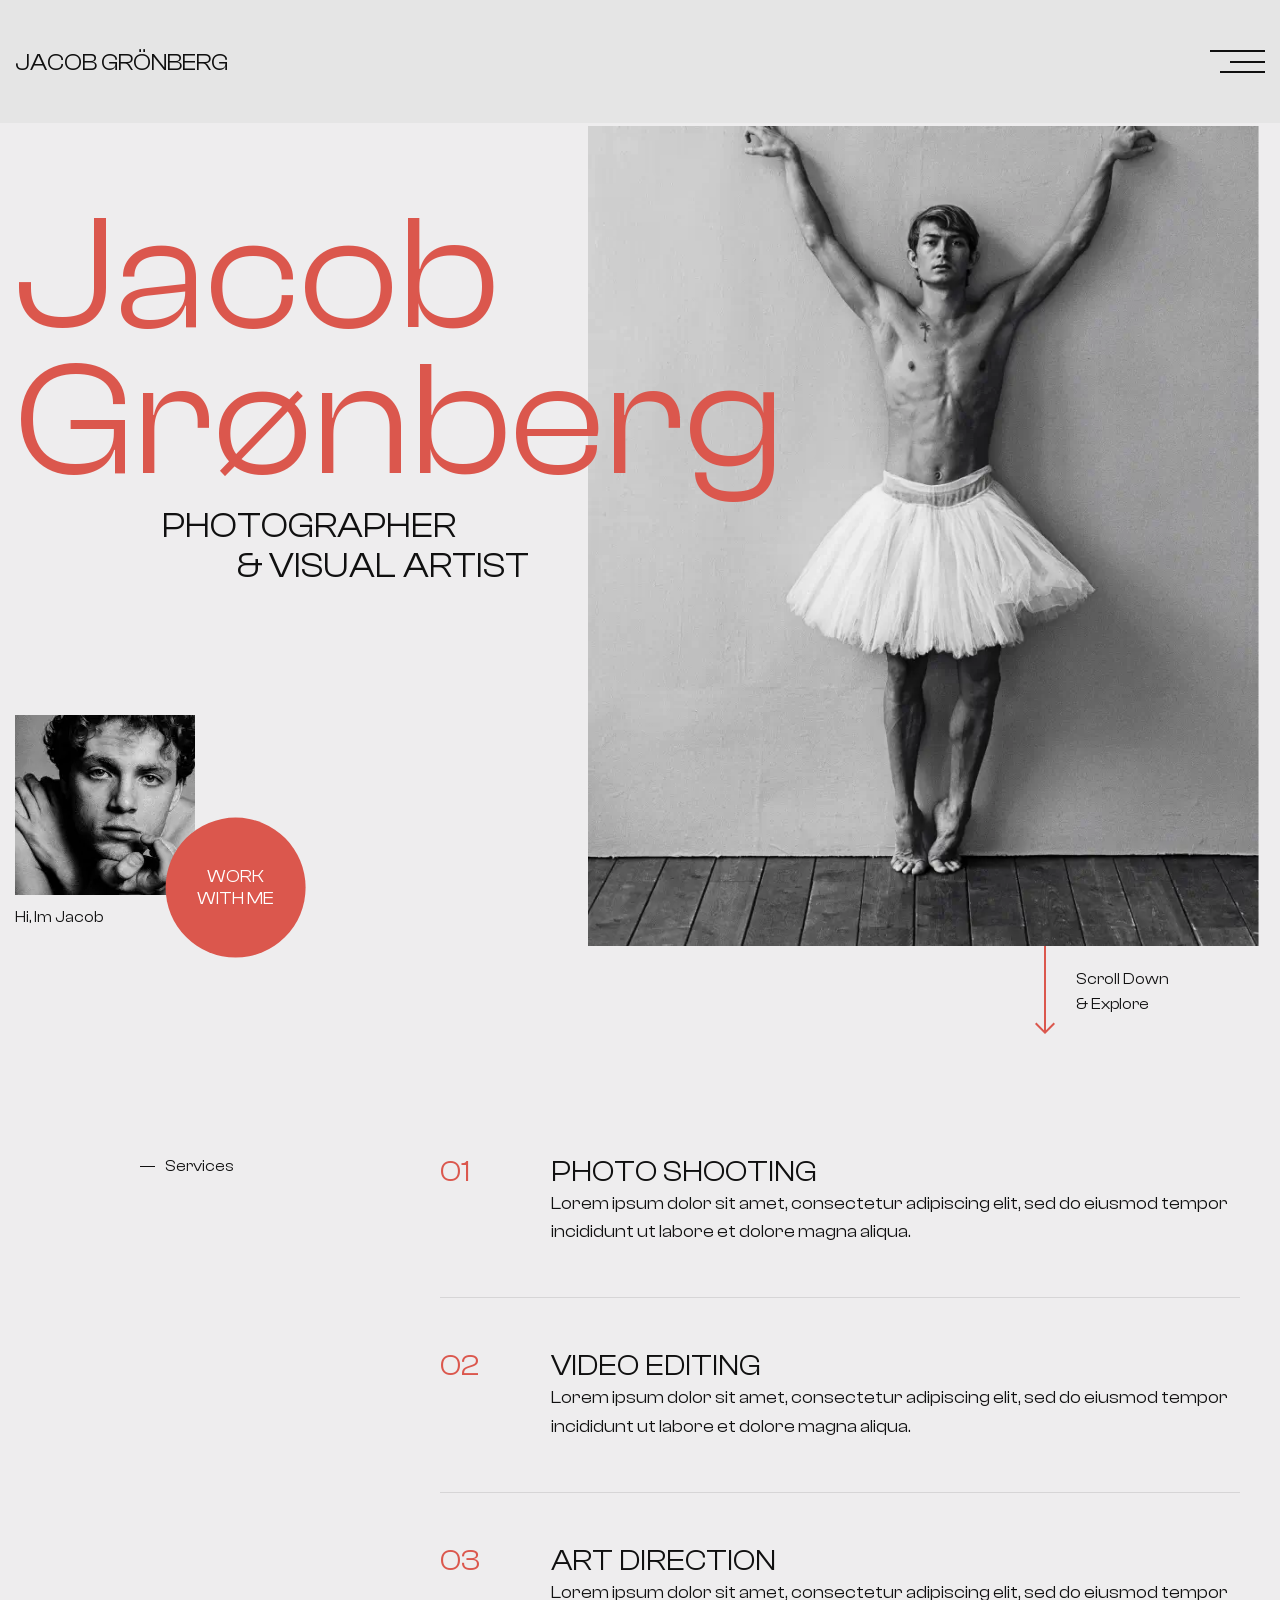
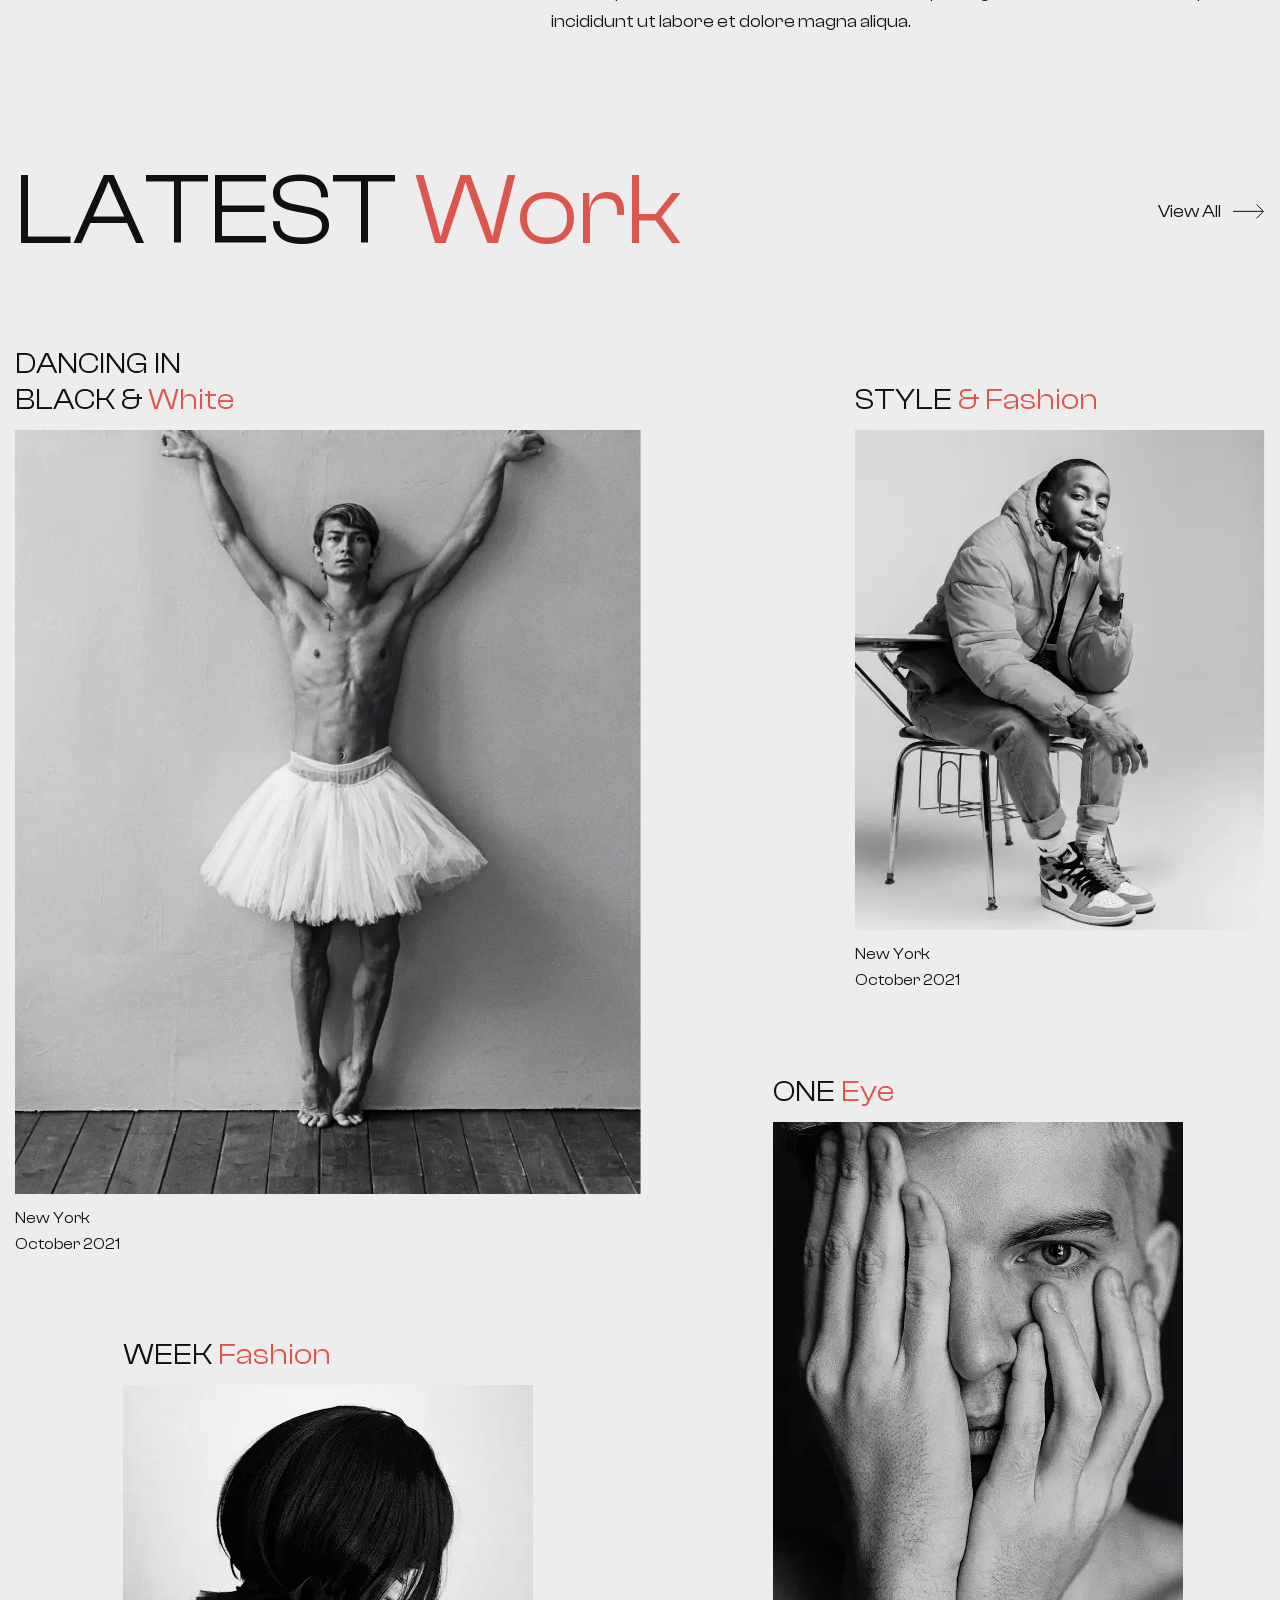
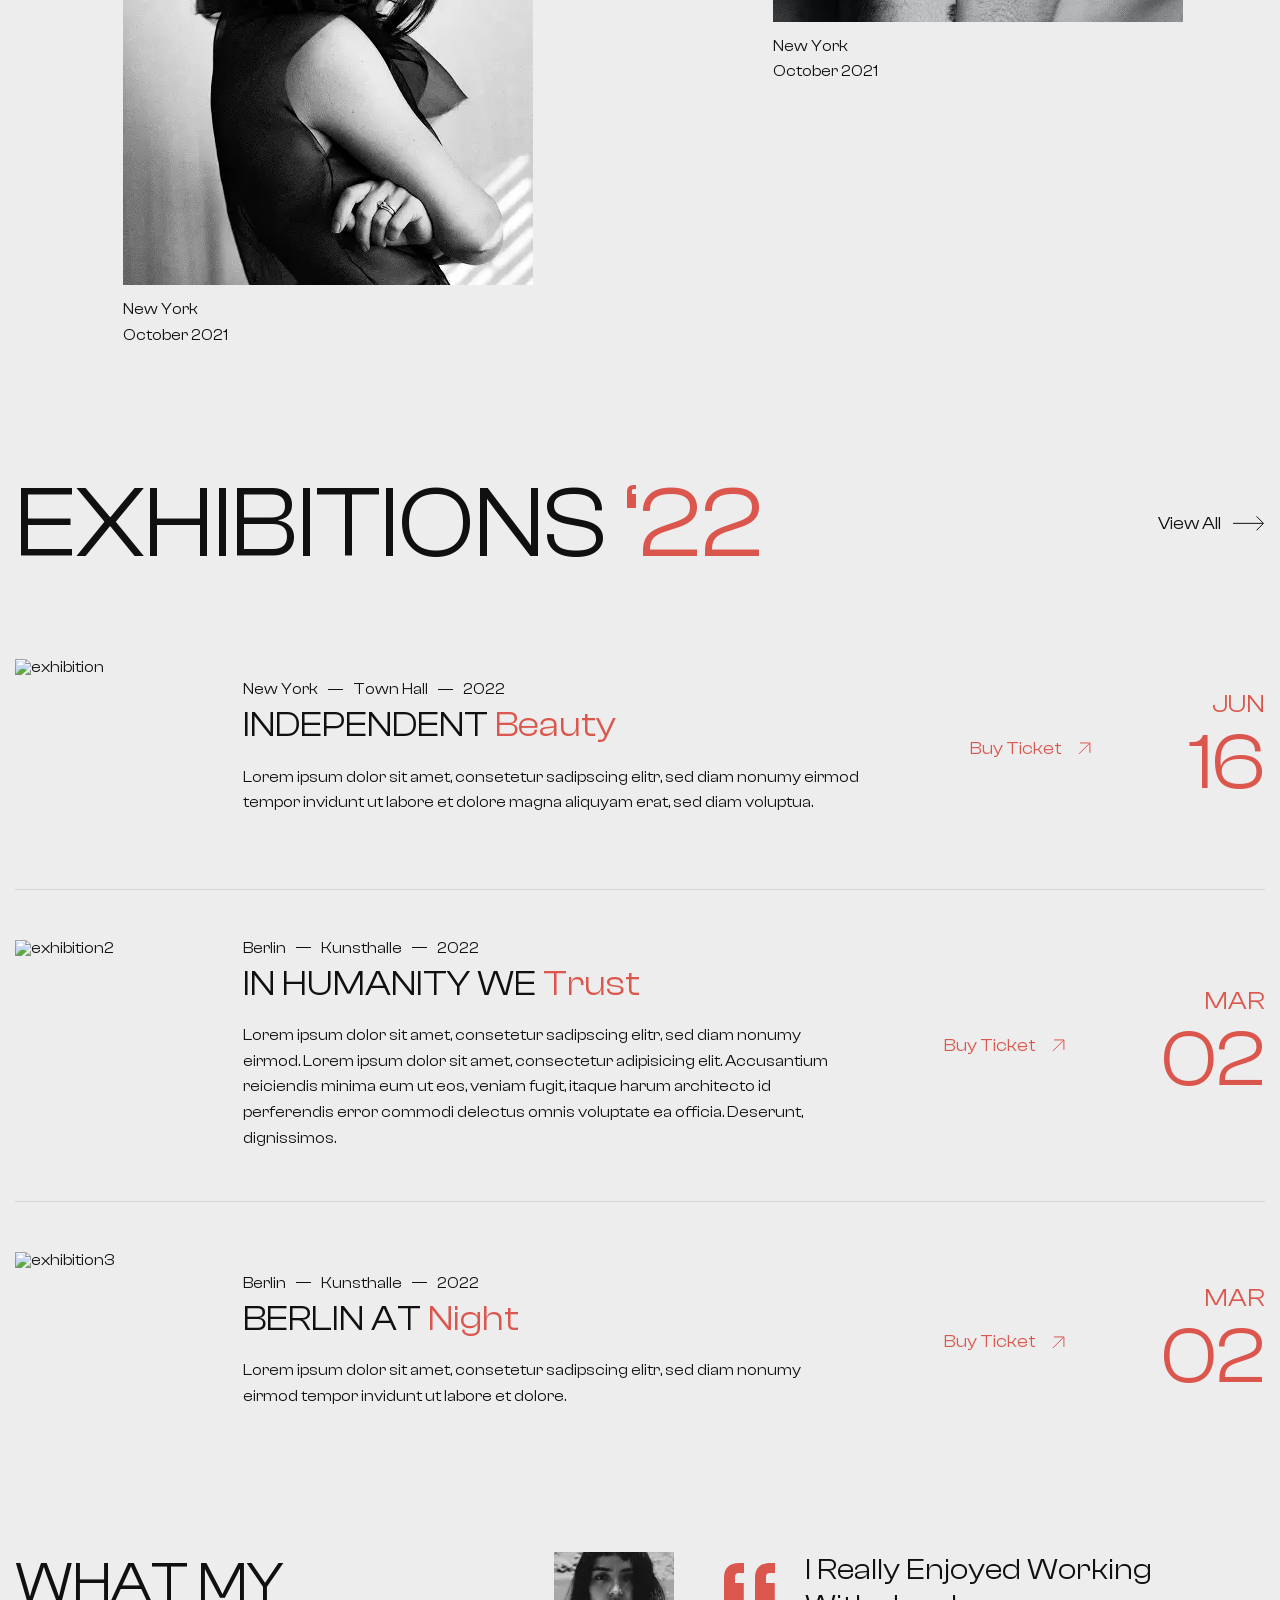
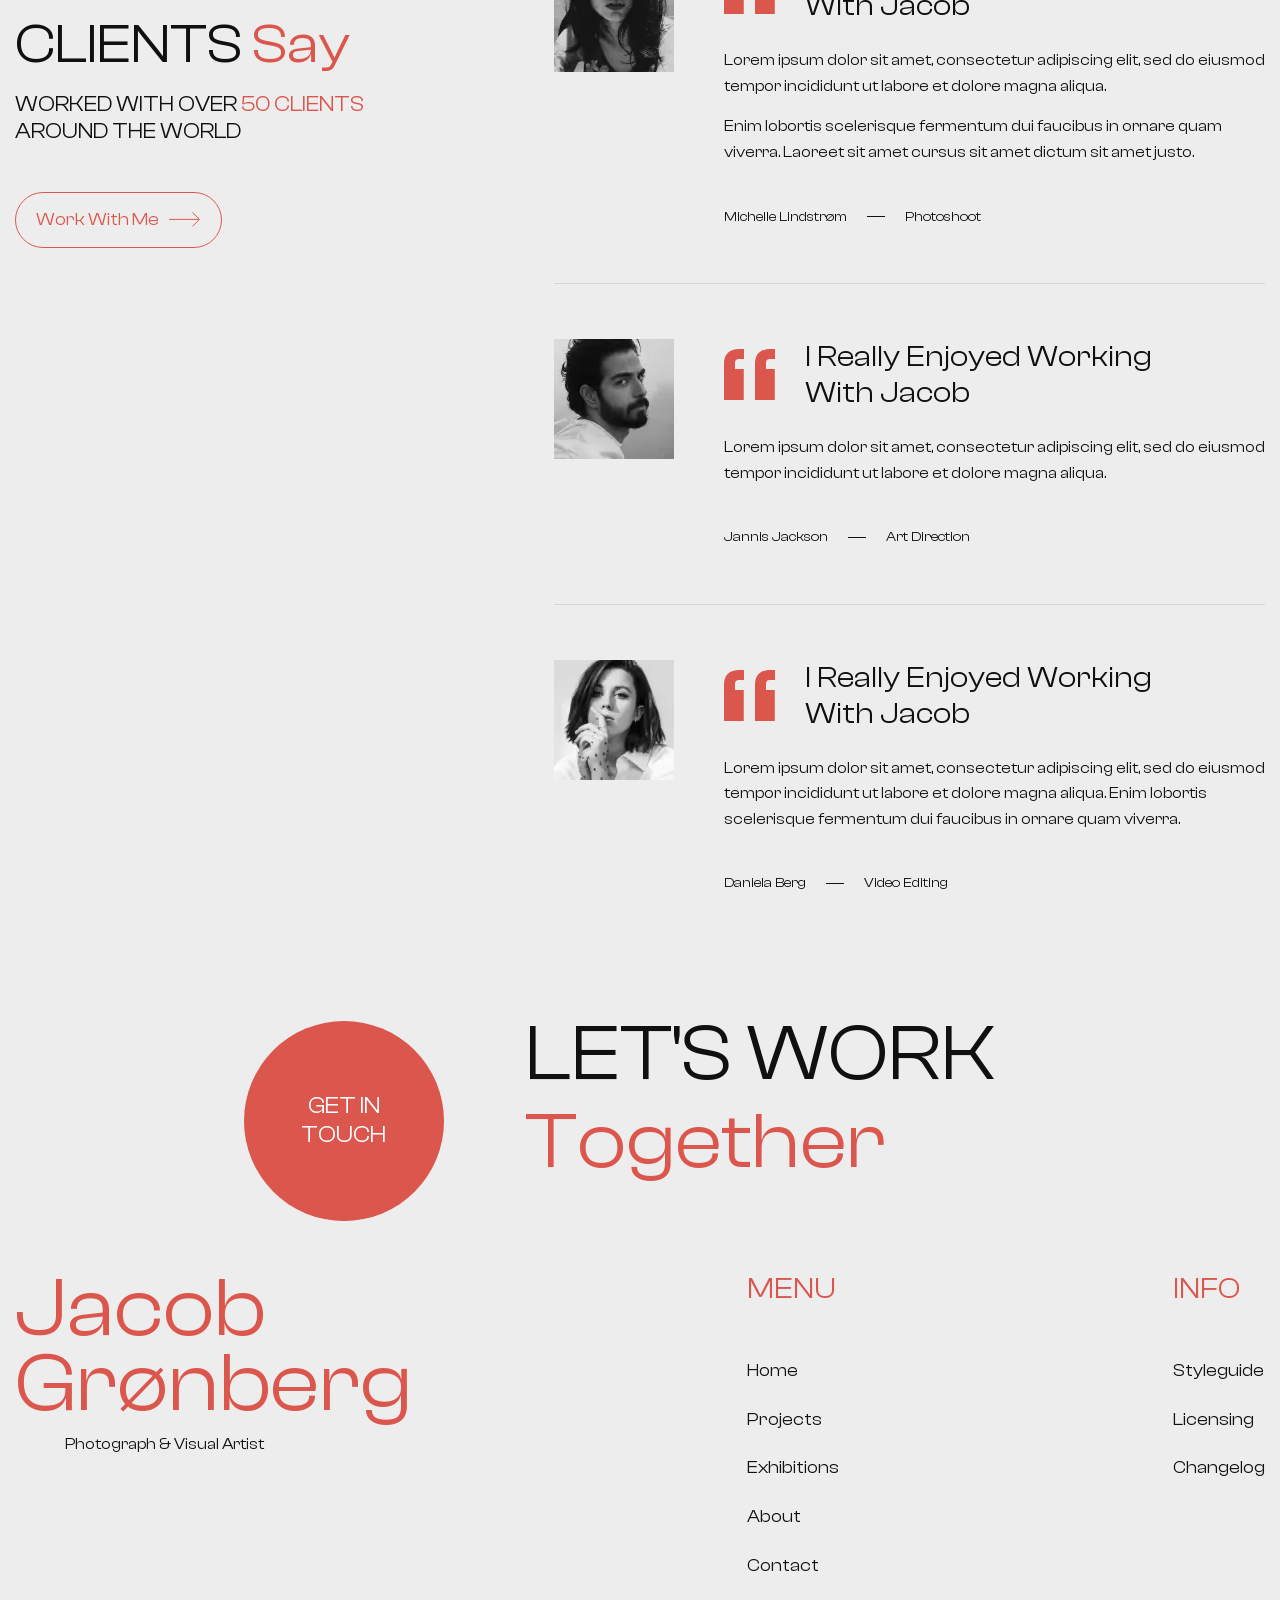
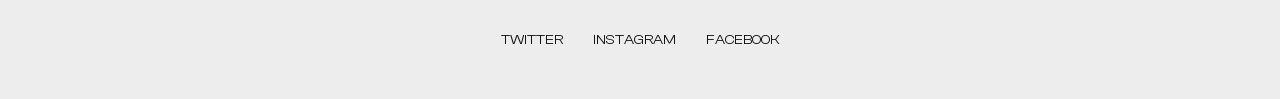
==== index.html @ e9291ec6 "first commit" ====
<!doctype html>
<html lang="en">
  <head>
    <meta charset="UTF-8" />
    <meta name="viewport" content="width=device-width, initial-scale=1.0" />
    <link
      href="https://fonts.googleapis.com/css?family=Inter:200,300,regular,500,600,700"
      rel="stylesheet"
    />
    <link rel="stylesheet" href="css/reset.css" />
    <link rel="stylesheet" href="css/fonts.css" />
    <link rel="stylesheet" href="css/components.css" />
    <link rel="stylesheet" href="css/style.css" />
    <title>Jacob Grönberg</title>
  </head>
  <body>
    <!-- Обертка враппер.Решает кучу проблем(с горизонт.скроллом, с прижимание футера к подвалу страницы и т.д.) -->
    <div id="header" class="wrapper">
      <header class="header">
        <a class="header__logo" href="#header">Jacob Grönberg</a>
        <!-- Мобильное меню Burger -->
        <nav class="header__menu menu">
          <button class="menu__icon">
            <span></span>
            <small></small>
          </button>
          <div class="menu__body">
            <ul class="menu__list">
              <li class="menu__item">
                <a href="" class="menu__link"> Home</a>
              </li>
              <li class="menu__item">
                <a href="" class="menu__link">Projects</a>
              </li>
              <li class="menu__item">
                <a href="" class="menu__link">Exhibitions</a>
              </li>
              <li class="menu__item">
                <a href="" class="menu__link">About</a>
              </li>
              <li class="menu__item">
                <a href="" class="menu__link">Contact</a>
              </li>
            </ul>
            <ul class="social">
              <li class="social__item">
                <a href="" class="social__link" target="_blank">Twitter</a>
              </li>
              <li class="social__item">
                <a href="" class="social__link" target="_blank">Instagram</a>
              </li>
              <li class="social__item">
                <a href="" class="social__link" target="_blank">Facebook</a>
              </li>
            </ul>
          </div>
        </nav>
      </header>
      <main class="page">
        <section class="page__hero hero">
          <div class="hero__container">
            <div class="hero__content">
              <div class="hero__header">
                <h1 class="hero__title">Jacob <br />Grønberg</h1>
                <h2 class="hero__sub-title">
                  <span>Photographer</span> <span>& Visual artist</span>
                </h2>
              </div>
              <div class="hero__author author">
                <figure class="author__picture">
                  <img
                    class="author__image"
                    src="/img/home/hero.webp"
                    alt="author"
                  />
                  <figcaption class="author__caption">Hi, Im Jacob</figcaption>
                </figure>
                <a href="#" class="author__action"
                  >Work <br />
                  With Me</a
                >
              </div>
            </div>
            <div class="hero__media">
              <div class="hero__body">
                <img
                  class="hero__image"
                  src="/img/home/image main.webp"
                  alt="main image"
                />
                <a href="#services" class="hero__scroll scroll-hero">
                  <span class="scroll-hero__label">
                    Scroll Down <br />
                    & Explore
                  </span>
                </a>
              </div>
            </div>
          </div>
        </section>
        <section id="services" class="page__services services">
          <div class="services__container">
            <h2 class="services__title">Services</h2>
            <ol class="services__list">
              <li class="services__item">
                <a class="services__name" href="#">Photo Shooting</a>
                <div class="services__descriptions">
                  <p>
                    Lorem ipsum dolor sit amet, consectetur adipiscing elit, sed
                    do eiusmod tempor incididunt ut labore et dolore magna
                    aliqua.
                  </p>
                </div>
              </li>
              <li class="services__item">
                <a class="services__name" href="#">Video Editing</a>
                <div class="services__descriptions">
                  <p>
                    Lorem ipsum dolor sit amet, consectetur adipiscing elit, sed
                    do eiusmod tempor incididunt ut labore et dolore magna
                    aliqua.
                  </p>
                </div>
              </li>
              <li class="services__item">
                <a class="services__name" href="#">Art Direction</a>
                <div class="services__descriptions">
                  <p>
                    Lorem ipsum dolor sit amet, consectetur adipiscing elit, sed
                    do eiusmod tempor incididunt ut labore et dolore magna
                    aliqua.
                  </p>
                </div>
              </li>
            </ol>
          </div>
        </section>
        <section class="page__latest-work latest-work">
          <div class="latest-work__container">
            <div class="latest-work__block-header block-header">
              <div class="block-header__title">Latest <span>Work</span></div>
              <a href="" class="block-header__link arrow-link"
                >View All
                <svg
                  width="32"
                  height="15"
                  viewBox="0 0 32 15"
                  fill="none"
                  xmlns="http://www.w3.org/2000/svg"
                >
                  <path d="M0 7.35352H30" />
                  <path d="M23.5 0.353516L30.5 7.35352L23.5 14.3535" /></svg></a>
            </div>
            <div class="latest-work__items">
              <div class="latest-work__column">
                <article class="latest-work__item item-work">
                  <a href="#" class="item-work__link">
                  <h4 class="item-work__title">Dancing in <br> Black & <span>White</span></h4>
                                  <figure class="item-work__media">
                  <img
                    class="item-work__image"
                    src="/img/home/image main.webp"
                    alt="author"
                  />
                  <figcaption class="item-work__caption">New York<br>October 2021</figcaption>
                </figure>
                  </a>
                </article>
                <article class="latest-work__item item-work">
                  <a href="#" class="item-work__link">
                  <h4 class="item-work__title">Week <span>Fashion</span></h4>
                                  <figure class="item-work__media">
                  <img
                    class="item-work__image"
                    src="/img/latest-work/weekfashion.webp"
                    alt="author"
                  />
                  <figcaption class="item-work__caption">New York<br>October 2021</figcaption>
                </figure>
                  </a>
                </article> 
              </div>
              <div class="latest-work__column">
                <article class="latest-work__item item-work">
                  <a href="#" class="item-work__link">
                  <h4 class="item-work__title"><br>Style
 <span>& Fashion</span></h4>
                                  <figure class="item-work__media">
                  <img
                    class="item-work__image"
                    src="/img/latest-work/image style&fashion.webp"
                    alt="author"
                  />
                  <figcaption class="item-work__caption">New York<br>October 2021</figcaption>
                </figure>
                  </a>
                </article>
                <article class="latest-work__item item-work">
                  <a href="#" class="item-work__link">
                  <h4 class="item-work__title">One <span>Eye</span></h4>
                                  <figure class="item-work__media">
                  <img
                    class="item-work__image"
                    src="/img/latest-work/oneyeye.webp"
                    alt="author"
                  />
                  <figcaption class="item-work__caption">New York<br>October 2021</figcaption>
                </figure>
                  </a>
                </article> 
              </div>
            </div>
          </div>
        </section>
        <section class="page__exhibitions exhibitions">
          <div class="exhibitions__container">
            <div class="Exhibitions__block-header block-header">
              <div class="block-header__title">Exhibitions <span>‘22</span></div>
              <a href="" class="block-header__link arrow-link"
                >View All
                <svg
                  width="32"
                  height="15"
                  viewBox="0 0 32 15"
                  fill="none"
                  xmlns="http://www.w3.org/2000/svg"
                >
                  <path d="M0 7.35352H30" />
                  <path d="M23.5 0.353516L30.5 7.35352L23.5 14.3535" /></svg></a>
            </div>
            <ul class="exhibitions__list">
              <li class="exhibitions__item item-exhibition">
                <a href="#" class="item-exhibition__picture">
                  <img
                    class="item-exhibition__image"
                    src="/img/exhibitions/exhibition1.webp"
                    alt="exhibition"
                  />
                </a>
                  <div class="item-exhibition__body">
                    <div class="item-exhibition__content">
                      <div class="item-exhibition__place"> 
                      <span>New York</span>
                      <span>Town Hall</span>
                     <span>2022</span>
                    </div>
                      <h4 class="item-exhibition__title">
                      <a href="#" class="item-exhibition__link-title">Independent <span>Beauty</span></a>
                      </h4>
                    <div class="item-exhibition__text">
                      <p>Lorem ipsum dolor sit amet, consetetur sadipscing elitr, sed diam nonumy eirmod tempor invidunt ut labore et dolore magna aliquyam erat, sed diam voluptua.</p>
                    </div>
                  </div>             
                 <a href="#" class="item-exhibition__buy arrow-link arrow-link--dark">Buy Ticket
            <svg
              width="21"
              height="21"
              viewBox="0 0 21 21"
              fill="none"
              xmlns="http://www.w3.org/2000/svg"
            >
              <path d="M4.94971 15.9099L15.5563 5.30326" />
              <path d="M6.01025 4.9499H15.9097V14.8494" />
            </svg>
          </a>
                  </div>
          <div class="item-exhibitions__date">
            <small>Jun</small>16
          </div>
              </li>
              <li class="exhibitions__item item-exhibition">
                <a href="#" class="item-exhibition__picture">
                  <img
                    class="item-exhibition__image"
                    src="/img/exhibitions/exhibition2.webp"
                    alt="exhibition2"
                  />
                </a>
                  <div class="item-exhibition__body">
                    <div class="item-exhibition__content">
                      <div class="item-exhibition__place"> 
                      <span>Berlin</span>
                      <span>Kunsthalle</span>
                      <span>2022</span>
                    </div>
                      <h4 class="item-exhibition__title">
                      <a href="#" class="item-exhibition__link-title">In Humanity  We <span>Trust</span></a>
                      </h4>
                    <div class="item-exhibition__text">
                      <p>Lorem ipsum dolor sit amet, consetetur sadipscing elitr, sed diam nonumy eirmod. Lorem ipsum dolor sit amet, consectetur adipisicing elit. Accusantium reiciendis minima eum ut eos, veniam fugit, itaque harum architecto id perferendis error commodi delectus omnis voluptate ea officia. Deserunt, dignissimos.</p>
                    </div>
                  </div>             
                 <a href="#" class="item-exhibition__buy arrow-link arrow-link--dark">Buy Ticket
            <svg
              width="21"
              height="21"
              viewBox="0 0 21 21"
              fill="none"
              xmlns="http://www.w3.org/2000/svg"
            >
              <path d="M4.94971 15.9099L15.5563 5.30326" />
              <path d="M6.01025 4.9499H15.9097V14.8494" />
            </svg>
          </a>
                  </div>
          <div class="item-exhibitions__date">
            <small>Mar</small>02
          </div>
              </li>
              <li class="exhibitions__item item-exhibition">
                <a href="#" class="item-exhibition__picture">
                  <img
                    class="item-exhibition__image"
                    src="/img/exhibitions/exhibition3.webp"
                    alt="exhibition3"
                  />
                </a>
                  <div class="item-exhibition__body">
                    <div class="item-exhibition__content">
                      <div class="item-exhibition__place"> 
                      <span>Berlin</span>
                      <span>Kunsthalle</span>
                      <span>2022</span>
                    </div>
                      <h4 class="item-exhibition__title">
                      <a href="#" class="item-exhibition__link-title">Berlin AT <span>Night</span></a>
                      </h4>
                    <div class="item-exhibition__text">
                      <p>Lorem ipsum dolor sit amet, consetetur sadipscing elitr, sed diam nonumy eirmod tempor invidunt ut labore et dolore.</p>
                    </div>
                  </div>             
                 <a href="#" class="item-exhibition__buy arrow-link arrow-link--dark">Buy Ticket
            <svg
              width="21"
              height="21"
              viewBox="0 0 21 21"
              fill="none"
              xmlns="http://www.w3.org/2000/svg"
            >
              <path d="M4.94971 15.9099L15.5563 5.30326" />
              <path d="M6.01025 4.9499H15.9097V14.8494" />
            </svg>
          </a>
                  </div>
          <div class="item-exhibitions__date">
            <small>Mar</small>02
          </div>
              </li>
            </ul>
          </div>
        </section>
        <section class="page__reviews reviews reviews--nomargin">
          <div class="reviews__container">
            <div class="reviews__content">
              <h2 class="reviews__title">What my <br> Clients <span>Say</span></h2>
              <div class="reviews__sub-title">
                Worked with Over <span>50 clients <br></span>around the world
              </div>
              <a href="#" class="reviews__button button">
            Work With Me
            <svg
              width="32"
              height="15"
              viewBox="0 0 32 15"
              fill="none"
              xmlns="http://www.w3.org/2000/svg"
            >
              <path d="M0 7.35352H30" />
              <path d="M23.5 0.353516L30.5 7.35352L23.5 14.3535" />
            </svg>
          </a>
            </div>
            <div class="reviews__items">
              <article class="reviews__item item__reviews">
                <figure href="#" class="item-reviews__picture">
                  <img
                    class="item-reviews__avatar"
                    src="/img/reviews/review1.webp"
                    alt="review1"
                  />
                </figure>
                <blockquote class="item-reviews__body">
                  <h4 class="item-reviews__title">I Really Enjoyed Working<br>With Jacob</h4>
                  <div class="item-reviews__text">
                    <p>
                      Lorem ipsum dolor sit amet, consectetur adipiscing elit, sed do eiusmod tempor incididunt ut labore et dolore magna aliqua.
                    </p> 
                    <p>
                      Enim lobortis scelerisque fermentum dui faucibus in ornare quam viverra. Laoreet sit amet cursus sit amet dictum sit amet justo.
                    </p>
                  </div>    
                      <cite class="item-reviews__author">
                        <span>Michelle Lindstrøm</span> 
                        <span>Photoshoot</span>
                      </cite>
                </blockquote>
              </article>
              <article class="reviews__item item__reviews">
                <figure href="#" class="item-reviews__picture">
                  <img
                    class="item-reviews__avatar"
                    src="/img/reviews/review2.webp"
                    alt="review2"
                  />
                </figure>
                <blockquote class="item-reviews__body">
                  <h4 class="item-reviews__title">I Really Enjoyed Working<br>With Jacob</h4>
                  <div class="item-reviews__text">
                    <p>
                      Lorem ipsum dolor sit amet, consectetur adipiscing elit, sed do eiusmod tempor incididunt ut labore et dolore magna aliqua.
                    </p> 
                  </div>    
                      <cite class="item-reviews__author">
                        <span>Jannis Jackson</span> 
                        <span>Art Direction</span>
                      </cite>
                </blockquote>
              </article>
              <article class="reviews__item item__reviews">
                <figure href="#" class="item-reviews__picture">
                  <img
                    class="item-reviews__avatar"
                    src="/img/reviews/review3.webp"
                    alt="review3"
                  />
                </figure>
                <blockquote class="item-reviews__body">
                  <h4 class="item-reviews__title">I Really Enjoyed Working<br>With Jacob</h4>
                  <div class="item-reviews__text">
                    <p>
                      Lorem ipsum dolor sit amet, consectetur adipiscing elit, sed do eiusmod tempor incididunt ut labore et dolore magna aliqua. Enim lobortis scelerisque fermentum dui faucibus in ornare quam viverra.
                    </p> 
                  </div>    
                      <cite class="item-reviews__author">
                        <span>Daniela Berg</span> 
                        <span>Video Editing</span>
                      </cite>
                </blockquote>
              </article>                            
            </div>
          </div>
        </section>
        <section class="page__lets-work lets-work--nomargin">
          <div class="lets-work__container">
            <div class="lets-work__content">
              <a href="#" class="lets-work__link">Get in <br>Touch</a>
              <h2 class="lets-work__title">Let's Work <br> <span>Together</span></h2>
            </div>
          </div>
        </section>
      </main>
      <footer class="footer">
        <div class="footer__container">
          <div class="footer__body">
            <div class="footer__content">
             <div class="footer__title">Jacob <br>Grønberg</div>
              <div class="footer__sub-title">Photograph & Visual Artist</div>
            </div>
              <div class="footer-menu menu-footer">
                <div class="menu-footer__title">Menu</div>
                <ul class="menu-footer__list">
                   <li class="menu-footer__item"><a href="#" class="menu-footer__link">Home</a></li>
                    <li class="menu-footer__item"><a href="#" class="menu-footer__link">Projects</a></li>
                    <li class="menu-footer__item"><a href="#" class="menu-footer__link">Exhibitions</a></li>
                    <li class="menu-footer__item"><a href="#" class="menu-footer__link">About</a></li>
                    <li class="menu-footer__item"><a href="#" class="menu-footer__link">Contact</a></li>
                </ul>              
              </div>
              <div class="footer-menu menu-footer">
                <div class="menu-footer__title">Info</div>
                <ul class="menu-footer__list">
                   <li class="menu-footer__item"><a href="#" class="menu-footer__link">Styleguide</a></li>
                    <li class="menu-footer__item"><a href="#" class="menu-footer__link">Licensing</a></li>
                    <li class="menu-footer__item"><a href="#" class="menu-footer__link">Changelog</a></li>
                </ul>              
              </div>                  
            </div>
          </div>
            <ul class="footer__social social">
              <li class="social__item">
                <a href="" class="social__link" target="_blank">Twitter</a>
              </li>
              <li class="social__item">
                <a href="" class="social__link" target="_blank">Instagram</a>
              </li>
              <li class="social__item">
                <a href="" class="social__link" target="_blank">Facebook</a>
              </li>
            </ul>
          
        </div>
      </footer>
    </div>
    <script src="js/script.js"></script>
  </body>
</html>
---- css/fonts.css ----
/* Подключаю шрифт */

@font-face {
  font-family: 'Clash Display';
  src: url(/fonts/ClashDisplay-Regular.woff2) format('opentype'); 
  font-weight: 400;
  font-style: normal;
  font-display: swap;
}
---- css/components.css ----
/* ...............................................Buttons styles............................................................... */

.button {
 display: inline-flex; 
 align-items: center;
 justify-content: center;
 gap: 0.625rem;
  padding: 1rem 1.25rem;
  font-size: 1.125rem;
  line-height: 1.2;
  border: 1px solid var(--color-primary);
  border-radius: 6.25rem;
  background-color: var(--color-secondary);
  color: var(--color-primary);
   transition: all 0.3s;
}
.button path {
   transition: stroke 0.3s;
  stroke: var(--color-primary);
}
.button:hover {
  background-color: var(--color-primary);
  color: var(--color-secondary);
  text-decoration: none;
}
.button:hover path {
  stroke: var(--color-secondary)
}

/* ................................................Arrow-link styles.................................................................................... */

.arrow-link {
  font-size: 1.125rem;
  line-height: 1.2;
  display: inline-flex; 
  align-items: center; 
  gap: 0.75rem;
  transition: all 0.3s;
}

/* .......................................................кнопка стрелка влево............................................ */
.arrow-link--left {
  flex-direction: row-reverse; /* Меняем порядок элементов для левой стрелки */

}
.arrow-link--left svg {
  transform: rotate(180deg); /* Поворачиваем стрелку для левой версии */
  stroke: var(--color-text);
}
.arrow-link:hover {
  color: var(--color-primary);
  text-decoration: none;

}
.arrow-link path {
  stroke: var(--color-text); /* Цвет стрелки по умолчанию */
 transition: all 0.3s;
}
.arrow-link:hover path {
  stroke: var(--color-primary); /* Цвет стрелки при наведении */
}
.arrow-link--dark{
   color: var(--color-primary); 
   flex-shrink: 0;
}
.arrow-link--dark path {
  stroke: var(--color-primary); 
}
.arrow-link--dark:hover{
  color: var(--color-text); 
}
.arrow-link--dark:hover path {
  stroke: var(--color-text); 
}
/* ........................................................................................... */

/* ..................................стили для заголовков секций.............................. */

.block-header {
  display: flex;
  flex-wrap: wrap;
  align-items: center;
  justify-content: space-between;
  gap: 1.25rem; /* Добавляем отступ между заголовком и ссылкой ('отступ безопасности')*/
}
.block-header__title {
  font-size: 6.25rem;
  line-height: 1.1;
  text-transform: uppercase;
}
.block-header span {
  text-transform: none;
  font-size: 100px;
  color: var(--color-primary);
}
.block-header__link {
}

@media (max-width: 991.98px){
  .block-header__title, .block-header span {
    font-size: 3.125rem;
  }
  
}
@media (max-width: 761.98px){
  .block-header__title, .block-header span {
    font-size: 2.25rem;
  }
  
}


/* ......................Social links styles */

.social {
  display: flex;
  flex-wrap: wrap;
  align-items: center;
  justify-content: center;
  gap: 0.625rem 1.875rem;
}
.social__item {
}
.social__link {
  font-size: 0.875rem;
  text-transform: uppercase;
  line-height: 1.2;
  transition: color 0.3s;
}
.social__link:hover {
  color: var(--color-primary);
  text-decoration: none;
}
/* ..........................................*/
---- css/style.css ----
:root {
  /* Цвета */
  --color-primary: #db574d;
  --color-secondary: #eeedee;
  --color-text: #101010;
  --border-default: rgb(16, 16, 16, 0.1);
}

html {
  scroll-behavior: smooth; /* для плавного скролла при клике на якорные ссылки */
}

body {
  background-color: var(--color-secondary);
  font-family: "Clash Display", sans-serif;
  font-size: 1rem;
  color: var(--color-text);
}

.wrapper {
  width: 100%;
  min-height: 100%;
  overflow: clip;
  display: flex;
  flex-direction: column;
  overflow: clip; /* Необходимо ......  */
}
/* Обращаемся к мэйн во враппере и...  */
.wrapper > main {
  /* ...разрешаем ему растягиваться */
  flex-grow: 1;
}

/* Стили для контейнера */
[class*="__container"] {
  max-width: 1430px;
  margin: 0 auto;
  padding-inline: 0.9375rem;
}

/* Стили для шапки */

.header {
  position: sticky;
  top: 0;
  padding-block: 3.125rem;
  padding-inline: 2.5rem;
  display: flex;
  gap: 0.9375rem;
  justify-content: space-between;
  align-items: center;
  pointer-events: none;
  z-index: 50;
}

.header::before {
  content: "";
  height: 123px;
  position: fixed;
  right: 0;
  top: 0;
  width: 100%;
  z-index: 4;
  background-color: rgb(229, 229, 229, 0.9);
}

.header__logo {
  position: relative;
  z-index: 5;
  font-size: 1.5rem;
  line-height: 1.1;
  text-transform: uppercase;
  transition: color 0.3s;
  text-decoration: none !important;
  pointer-events: all;
}

@media (max-width: 550px) {
  .header__logo {
    font-size: 16px;
  }
}

.header__logo:hover {
  color: var(--color-primary);
}

.menu {
  pointer-events: all;
}
/* .....................................Стили для кнопки вызова меню-бургера.......................................... */
.menu__icon {
  z-index: 5;
  width: 3.125rem;
  height: 1.4375rem;
  position: relative;
}
.menu__icon::before,
.menu__icon::after,
.menu__icon span {
  content: "";
  position: absolute;
  height: 0.0625rem;
  background-color: var(--color-text);
  width: 25px;
  height: 2px;
  right: 0;
  transition: all 0.3s;
}
.menu__icon::before {
  width: 55px;
  top: 0;
}
.menu__icon::after {
  width: 45px;
  bottom: 0;
}
.menu__icon span {
  width: 35px;
  top: 50%;
  margin-top: -1px; /* Центрируем по вертикали */
}
.menu__icon:hover::before,
.menu__icon:hover::after,
.menu__icon:hover span {
  background-color: var(--color-primary);
}

/* стили для кружка вокруг бургера сделанный с помощью тега small */

.menu__icon small {
  aspect-ratio: 1;
  border-radius: 50%;
  position: absolute;
  left: 50%;
  top: 50%;
  width: 0px;
  opacity: 0;
  translate: -50% -50%;
  border: 1px solid var(--color-primary);
  transition:
    width 0.3s,
    opacity 0.3s;
}
.menu-open small {
  opacity: 1;
  width: 200px;
  height: 200px;
}

/*  Стили для выпадающего меню*/

.menu-open .menu__icon::before {
  rotate: -45deg;
  top: 50%;
  translate: 0 -50%;
}
.menu-open .menu__icon::after {
  rotate: 45deg;
  translate: 0 50%;
  bottom: 50%;
  width: 55px;
}
.menu-open .menu__icon span {
  width: 0;
}

/* выпадающее меню */
.menu__body {
  display: flex;
  flex-direction: column;
  position: fixed;
  padding: 0 0 2.5rem 0;
  width: 100%;
  height: 100%;
  top: 0;
  right: 0; /* прячем меню*/
  background-color: var(--color-secondary);
  border-radius: 0.5rem;
  box-shadow: 0 4px 8px rgba(0, 0, 0, 0.1);
  overflow: auto;
  visibility: hidden;
  opacity: 0;
  transition:
    visibility 0.3s,
    opacity 0.3s;
  /* display: none; скрываем по умолчанию */
}

.menu-open .menu__body {
  visibility: visible;
  opacity: 1;
  top: 0;
}

.menu__list {
  display: flex;
  flex-direction: column;
  gap: 2.5rem;
  justify-content: center;
  align-items: center;
  padding-top: 6.6rem;
  padding-bottom: 4.375rem;
  flex-grow: 1; /* Позволяет элементам растягиваться */
  counter-reset: item; /* Сбрасываем счетчик для нумерации пунктов меню */
}
.menu__item {
  display: flex;
  align-items: center;
  gap: 3.125rem;
}
.menu__item::before {
  font-size: 1.875rem;
  color: var(--color-primary);
  content: counter(
    item,
    decimal-leading-zero
  ); /* Добавляем нумерацию пунктов меню  */
  counter-increment: item; /* Увеличиваем счетчик для следующего пункта меню */
}

.menu__link {
  font-size: 6.25rem;
  line-height: 1.1;
  text-transform: uppercase;
  transition: all 0.3s;
}
.menu__link:hover {
  color: var(--color-primary);
  text-shadow: 1px 1px 1px var(--color-primary);
  text-decoration: none;
}

@media (max-width: 1430px) {
  .header {
    padding-inline: 0.9375rem;
  }
}

@media (max-width: 991.98px) {
  .header {
    padding-top: 1.875rem;
  }
  .header::before {
    height: 83px;
  }
  .menu__link {
    font-size: 3.125rem;
  }
  .menu__list {
    gap: 1.875rem;
  }
  .menu__item {
    gap: 1.6rem;
  }
}
@media (max-width: 761.98px) {
  .header {
    padding-top: 0.9375rem;
  }
  .header::before {
    height: 53px;
  }
  .menu__link {
    font-size: 2.25rem;
  }
  .menu__list {
    gap: 1.25rem;
  }
  .menu__item {
    gap: 0.8rem;
  }
}

/* .....page................  Общие отступы для всех блоков с классом page */

.page > *:not([class*="--nomargin"]) {
  margin-bottom: 224px;
}
.page > *:last-child {
  margin-bottom: 0;
}
.page__hero {
  margin-bottom: 160px;
}
.page__latest-work {
}

.page__exhibitions {
}
.page__lets-work {
}

@media (max-width: 1430px) {
  .page > *:not([class*="--nomargin"]) {
    margin-bottom: 120px;
  }
  .page__hero {
    margin-bottom: 120px;
  }
}
@media (max-width: 991.98px) {
  .page > *:not([class*="--nomargin"]) {
    margin-bottom: 80px;
  }
  .page__hero {
    margin-bottom: 80px;
  }
}
@media (max-width: 767.98px) {
  .page > *:not([class*="--nomargin"]) {
    margin-bottom: 30px;
  }
  .page__hero {
    margin-bottom: 30px;
  }
}

/* Section Hero....................................................... */

.hero__container {
  display: flex;
}

.hero__content {
  flex-basis: 67%;
  position: relative;
  padding-top: 4.8125rem;
}

.hero__header {
  display: inline-block;
}
.hero__header:not(:last-child) {
  margin-bottom: 9.4375rem; /* -180px/944 */
}
.hero__title {
  color: var(--color-primary);
  font-size: 12.5rem;
  line-height: 0.9;
}
.hero__title:not(:last-child) {
  margin-bottom: 0.6875rem; /* -180px/944 */
}

.hero__sub-title {
  color: var(--color-text);
  font-size: 3.75rem;
  line-height: 1.1;
  text-transform: uppercase;
}
.hero__sub-title span {
  display: block;
}
.hero__sub-title span:first-child {
  margin-left: 19.067797%; /* 180px/944 */
}
.hero__sub-title span:last-child {
  margin-left: 28.919492%; /* 273px/944 */
}

.author {
  display: flex;
  align-items: flex-end;
}

/* поменяв картинку, она идеально ляжет с этими свойствами в квадрат размером 180 пикселей */
.author__image {
  aspect-ratio: 1;
  width: 180px;
  object-fit: cover;
}
.author__image:not(:last-child) {
  margin-bottom: 0.625rem;
}
.author__caption {
  line-height: 1.6;
}

.author__action {
  color: #fff;
  font-size: 1.125rem;
  text-transform: uppercase;
  line-height: 1.2;
  text-align: center;
  width: 140px;
  height: 140px;
  display: grid;
  place-content: center;
  border-radius: 50%;
  background-color: var(--color-primary);
  translate: -21% 19%;
}
.author__action::before {
  content: "";
  position: absolute;
  width: 140px;
  height: 140px;
  border-radius: 50%;
  transition: all 0.3s;
}

.author__action:hover::before {
  width: 160px;
  height: 160px;
  top: -10px;
  left: 10px;
  border: 1px solid var(--color-primary);
}

.hero__media {
  flex-basis: 32.5%;
}
.hero__body {
  display: flex;
  flex-direction: column;
  margin-left: -65.18%;
}
.hero__image {
  width: 100%;
}

.hero__scroll {
  display: flex;
  justify-content: flex-end;
  gap: 1.3125rem;
}
.scroll-hero {
  margin-right: 13.315%;
}
.scroll-hero::before {
  content: "";
  background: url(/img/icons/arrowdown.svg) 0 bottom / 100% no-repeat;
  width: 20px;
  height: 88px;
  display: inline-block;
  transition: transform 0.8s ease-out;
}
.scroll-hero:hover::before {
  transform: translateY(15px);
}

.scroll-hero__label {
  line-height: 1.6;
  padding: 21px 0 15px 0;
}
.scroll-hero:hover {
  color: var(--color-primary);
}

/* ................................Адаптив................................. */

@media (max-width: 1430px) {
  .hero {
    margin-bottom: 156px;
  }
  .hero__header:not(:last-child) {
    margin-bottom: 8.125rem; /* -180px/944 */
  }
  .hero__title {
    font-size: 11.125rem;
  }
  .hero__sub-title {
    font-size: 2.25rem;
  }
}
@media (max-width: 1283px) {
  .hero__title {
    font-size: 10.125rem;
  }
  .hero__sub-title {
    font-size: 2.25rem;
  }
}
@media (max-width: 1144px) {
  .hero__title {
    font-size: 9.125rem;
  }
  .hero__sub-title {
    font-size: 2.25rem;
  }
}
@media (max-width: 1093px) {
  .hero__title {
    font-size: 8.125rem;
  }
  .hero__sub-title {
    font-size: 2.25rem;
  }
}
@media (max-width: 991.98px) {
  .hero__header:not(:last-child) {
    margin-bottom: 6.125rem; /* -180px/944 */
  }
  .hero {
    padding-top: 0;
  }

  .hero__title {
    font-size: 7.125rem;
  }
  .hero__sub-title {
    font-size: 1.875rem;
  }
}
@media (max-width: 882px) {
  .hero__title {
    font-size: 6.125rem;
  }
  .hero__sub-title {
    font-size: 1.7rem;
  }
}
@media (max-width: 767.98px) {
  .hero {
    margin-bottom: 50px;
  }
  .hero__title {
    font-size: 5.3rem;
  }
  .hero__sub-title {
    font-size: 1.25rem;
  }
}
@media (max-width: 676px) {
  .hero__title {
    font-size: 4.125rem;
  }
  .hero__sub-title {
    font-size: 1rem;
  }
}
@media (max-width: 546px) {
  .scroll-hero {
    display: none;
  }
  .hero__title {
    font-size: 3.125rem;
  }
  .hero__sub-title {
    font-size: 0.875rem;
  }
  .page__hero {
    padding: 0 0.2rem;
  }
  .hero__container {
    flex-direction: column;
    align-items: center;
    justify-content: center;
  }
  .hero__content {
    flex-basis: auto;
    padding: 0 0.5rem;
    text-align: center;
    align-items: center;
    margin-bottom: 30px;
  }
  .hero__body {
    margin-left: 0;
    margin-top: 1.5rem;
    margin-inline: -15px;
  }
  .author__action {
    translate: -40% 30%;
    width: 100px;
    height: 100px;
    flex-shrink: 0;
  }
  .author__image {
    width: 200px;
    margin-bottom: 0;
  }
  .author__action:hover::before {
    width: 130px;
    height: 130px;
    top: -5px;
    left: 5px;
  }
  .author__caption {
    text-align: left;
    font-size: 15px;
  }
}

/* Section Services........................................... */

.services__container {
  position: relative;
  max-width: 1230px;
  align-items: flex-start;
  display: flex;
  gap: 20px;
}

.services__title {
  padding-left: 8.373984%; /* 103/1230 */
  display: flex;
  line-height: 1.6;
  gap: 10px;
  align-items: center;
}
.services__title::before {
  content: "";
  width: 15px;
  height: 1px;
  background-color: var(--color-text);
}
.services__list {
  flex: 1 1 auto;
  counter-reset: item;
}
.services__item {
  position: relative;
  padding-left: 13.875%; /* 111px/800 */
}

.services__item:not(:last-child) {
  margin-bottom: 50px;
  border-bottom: 1px solid var(--border-default);
  padding-bottom: 50px;
}

.services__item::before {
  position: absolute;
  left: 0;
  counter-increment: item;
  content: counter(item, decimal-leading-zero);
  font-size: 1.875rem;
  line-height: 1.2;
  color: var(--color-primary);
}

.services__name {
  color: var(--color-text);
  text-transform: uppercase;
  font-size: 1.875rem;
  line-height: 1.2;
  transition: color 0.3s;
}
.services__name:hover {
  color: var(--color-primary);
}
.services__descriptions {
  font-size: 1.125rem;
  line-height: 1.6;
}

@media (max-width: 1430px) {
}
@media (max-width: 991.98px) {
  .services__title {
    top: 110px;
  }
  .services__item:not(:last-child) {
    margin-bottom: 30px;
    padding-bottom: 30px;
  }
}
@media (max-width: 767.98px) {
  .services__item::before {
    font-size: 1.5rem;
  }
  .services__name {
    font-size: 1.5rem;
  }
  .services__container {
    flex-direction: column;
  }

  .services__item:not(:last-child) {
    margin-bottom: 20px;
    padding-bottom: 20px;
  }
}
@media (min-width: 768px) {
  .services__title {
    flex: 1 1 380px;
    position: sticky;
    top: 140px;
  }
  .services__container:has(.services__title) .services__list {
    flex: 1 1 800px;
  }
}
@media (min-width: 992px) {
  .services__title {
    padding-left: 8.373984%; /* 103/1230 */
  }
}

/* Latest Work............................................... */

.latest-work__block-header:not(:last-child) {
  margin-bottom: 128px;
}
.latest-work__items {
  display: flex;
  gap: 10.600441%; /* 151/1430 */
}

.latest-work__column {
  display: flex;
  flex-direction: column;
  row-gap: 128px;
}

.latest-work__column:first-child .item-work:nth-child(even) {
  align-self: center;
}
.latest-work__column:last-child .item-work:nth-child(odd) {
  align-self: flex-end;
}

.item-work__link {
  transition: color 0.3s;
}

.item-work__link {
  transition: all 0.3s;
}
.item-work__link:hover {
  color: var(--color-primary);
}
.item-work__link:hover .item-work__image {
  scale: 1.01;
} /*// при наведении на ссылку, изображение внутри элемента с классом .item-work будет масштабироваться до 101% от своего оригинального размера, создавая эффект увеличения. */

.item-work__title {
  font-size: 1.875rem;
  line-height: 1.2;
  text-transform: uppercase;
}
.item-work__title:not(:last-child) {
  margin-bottom: 0.75rem;
}
.item-work__title span {
  text-transform: none;
  color: var(--color-primary);
}
.item-work__image {
  transition: scale 0.3s;
}
.item-work__caption {
  line-height: 1.6;
  padding-top: 12px;
}

/*  */

@media (max-width: 1430px) {
  .latest-work__block-header:not(:last-child) {
    margin-bottom: 80px;
  }
  .latest-work__column {
    row-gap: 80px;
  }
}
@media (max-width: 991.98px) {
  .latest-work__block-header:not(:last-child) {
    margin-bottom: 50px;
  }
  .latest-work__column {
    row-gap: 50px;
  }
  .item-work__title {
    font-size: 1.625rem;
  }
}
@media (max-width: 767.98px) {
  .latest-work__block-header:not(:last-child) {
    margin: 50px 0px;
  }
  .latest-work__column {
    row-gap: 20px;
  }
  .item-work__title {
    font-size: 1.25rem;
  }
}
@media(max-width: 599.98px) {
  .latest-work__items {
    overflow: auto; /* Добавляем горизонтальную прокрутку для элементов  */
    margin-inline: -15px; /* Убираем отступы по бокам, чтобы элементы могли занимать всю ширину */
    padding-inline: 15px; /* Добавляем внутренние отступы, чтобы элементы не прилипали к краям */
  }
  .latest-work__column {
    flex-direction: row;
    align-items: flex-start;
    column-gap: 30px;
  }
  .item-work {
    flex: 0 0 250px; /* Устанавливаем фиксированную ширину для каждого элемента, чтобы они располагались в ряд */
  }
}
@media (min-width: 600px) {
  .latest-work__column:first-child {
  flex: 1 1 700px;
}
  .latest-work__column:last-child {
  flex: 1 1 550px;
}
}

/*................. page exhibitions...................................... */

.Exhibitions__block-header:not(:last-child) {
  margin-bottom: 96px;
}
.exhibitions__item {
  display: flex;
  gap: 48px;
  align-items:center;
}
.exhibitions__item:not(:last-child) {
  border-bottom: 1px solid var(--border-default);
  padding-bottom: 50px;
  margin-bottom: 50px;
}
.item-exhibition__picture {
  align-self: flex-start;
  width: 230px;
  aspect-ratio: 1;
  overflow: hidden; 
  flex-shrink: 0;
  align-self: flex-start;
}
.item-exhibition__image {
  width: 100%;
  height: 100%;
  object-fit: cover;
  transition: scale 0.5s;
}
.item-exhibition__image:hover {
  scale: 1.03;
}
.item-exhibition__content > * {
  margin-bottom: 8px;
}
.item-exhibition__place {
  display: flex;
  gap: 10px;
  align-items: center;
}
.item-exhibition__place span {
  display: flex;
  align-items: center;
  gap: 10px;
}
.item-exhibition__place span:not(:last-child)::after {
  content: "";
  width: 15px;
  height: 1px;
  background-color: var(--color-text);
}
.item-exhibition__title {
  text-transform: uppercase;
  font-size: 2.5rem;
  line-height: 1.1;
  margin-bottom: 20px;
  
}
.item-exhibition__title span{
  text-transform: none;
  color: var(--color-primary);
}
.item-exhibition__link-title {
  transition: color 0.3s;
}
.item-exhibition__link-title:hover {
  color: var(--color-primary);
}
.item-exhibition__text {
  line-height: 1.6;
}
.item-exhibition__text:not(:last-child) {
  margin-bottom: 10px;
}
.item-exhibition__body {

    gap: 3rem;
  align-items:center;
}

.item-exhibition__content > *:last-child {
  margin-bottom: 0;
}

.item-exhibitions__date {
  flex-shrink: 0;
  color: var(--color-primary);
  text-align: right;
  font-size: 6.25rem;
  line-height: 1.1;
  
}
.item-exhibitions__date small {
  font-size: 1.875rem;
  text-transform: uppercase;
  display: block;
}

@media (max-width: 1430px) {
  .Exhibitions__block-header:not(:last-child) {
  margin-bottom: 80px;
}

  .item-exhibition__title {
    font-size: 2.25rem;
  }
  .item-exhibitions__date {
    font-size: 80px;
  }
  .item-exhibition__picture {
  width: 180px;
}
.item-exhibitions__date small {
  font-size: 26px;
}

}

@media (min-width: 992px) {
  .item-exhibition__body {
    display: flex;
  }
  .item-exhibition__buy {
 margin-inline: 5.098%; /* 106px/1430 */
 
}
}

@media (max-width: 991.98px) {
  .Exhibitions__block-header:not(:last-child) {
  margin-bottom: 50px;
}
  .item-exhibition__picture {
  width: 150px;
}
  .exhibitions__item {
    gap: 30px;
    align-items: flex-start;
  }
  .item-exhibition__buy {
    margin-top: 8px;
  }
  .item-exhibitions__date {
    font-size: 3.75rem;
  }
  .item-exhibitions__date small {
    font-size: 1.25rem;
  }
}

@media (max-width: 767.98px) {
  .Exhibitions__block-header:not(:last-child) {
  margin-bottom: 30px;
}

}

@media (max-width: 620px) {
  .item-exhibition {
    position: relative;
    flex-wrap: wrap;
    justify-content: center;
  }
  .item-exhibition__content{
    display: flex;
    flex-direction: column;
    align-items:center;
    justify-content: center;
    
  }
  .item-exhibitions__date {
    font-size: 30px;
    color: var(--color-text);
    position: absolute;
    background-color: rgb(255, 255, 255, 0.6);
    top: 10px;
    left: 10px;
    padding: 5px;
    border-radius: 10px;
  }
   .item-exhibition__picture {
  flex-grow: 1;
}
 .item-exhibition__buy {
  display: flex;
  justify-content: center;
    margin-top: 8px;
  }
}

/*................................ Reviews..................................... */

.reviews {
}
.reviews__container { 
  display: flex;
  align-items: flex-start;
  gap: 50px; 
  position: relative;
}
.reviews__content {
  flex: 1 1 650px;
  position: sticky;
  top: 140px;
}
.reviews__content > * {
  margin-bottom: 16px;
}
.reviews__title {
  font-size: 70px;
  line-height: 1.1;
  text-transform: uppercase;
}
.reviews__title span {
  color: var(--color-primary);
  text-transform: none;
}
.reviews__sub-title {
  font-size: 30px;
  line-height: 1.2;
  text-transform: uppercase;
  margin-bottom: 48px;
}
.reviews__sub-title span {
  color: var(--color-primary);
}
.reviews__content > *:last-child {
  margin-bottom: 0px;
}
.reviews__items { 
  flex: 1 1 700px;
}
.reviews__item:not(:last-child) {
  border-bottom: 1px solid var(--border-default);
  margin-bottom: 96px;
  padding-bottom: 96px;
}
.item__reviews {
  display: flex;
  gap: 50px;
  align-items: flex-start;
}
.item-reviews__picture {  
  aspect-ratio: 1;
  width: 120px;
  flex-shrink: 0;
}
.item-reviews__avatar {
  width: 100%;
  height: 100%;
  object-fit: cover;
}
.item-reviews__body > * {
  margin-bottom: 24px;
}
.item-reviews__title {
  background: url('/img/icons/“.svg') left no-repeat;
  min-height: 51px;
  padding-left: 81px;
  font-size: 30px;
  line-height: 1.2;
}

.item-reviews__text {
  margin-bottom: 40px;
}
.item-reviews__text p {
   line-height: 1.6;
}
.item-reviews__text p:not(:last-child) {
  margin-bottom: 15px;
}

.item-reviews__author {
  font-size: 14px;
  line-height: 1.6;
  display: flex;
  gap: 10px;
  align-items: center;
}
.item-reviews__author span{
  display: flex;
  gap: 10px;
  align-items: center;
}
.item-reviews__author span:not(:last-child)::after {
  content: "";
  width: 18px;
  height: 1px;
  background-color: var(--color-text);
  display: inline-block;
  margin: 0 10px;
}
.item-reviews__body > *:last-child {
  margin-bottom: 0px;
}

@media (max-width: 1430px) {
  .reviews__content {
    flex: 1 1 550px;
  }
  .reviews__items {
    flex: 1 1 800px;
  }

  .reviews__title {
    font-size: 56px;
  }
  .reviews__sub-title {
    font-size: 22px;
  }
  .item__reviews__title {
    font-size: 22px;
  }
  .reviews__item:not(:last-child) {
    margin-bottom: 55px;
    padding-bottom: 55px;
  }
}

@media (max-width: 991.98px) {

  .reviews__title br, .reviews__sub-title br {
    display: none;
  }
  .reviews__content, .reviews__items {
    flex: 1 1 auto;
  }
  .reviews__content {
    position: static;
  }
   .reviews__title {
    font-size: 42px;
  }
  .reviews__container {
    flex-direction: column;
    gap: 30px;
  }
   .reviews__item:not(:last-child) {
    margin-bottom: 30px;
    padding-bottom: 30px;
  }
  .item-reviews__body > *{
    margin-bottom: 16px;
  }
  .item-reviews__text {
    margin-bottom: 20px;
  }
  .reviews__sub-title {
    margin-bottom: 25px;
  }
}

@media (max-width: 519px) {
   .reviews__title {
    font-size: 42px;
    text-align: center;
  }
  .reviews__sub-title {
    font-size: 16px;
    text-align: center;
  }
 .item__reviews {
    flex-direction: column;
    align-items: center;
    text-align: center;
  }
  .reviews__button {
     width: 100%; /*Кнопка будет занимать всю ширину контейнера на мобильных устройствах. Очень важный нюанс, для удобства взаимодействия с кнопкой на маленьких экранах.*/
  }
  .item-reviews__author {
    font-size: 12px;
    justify-content: right;
  }
.item-reviews__title {
  font-size: 18px;
  background: url('/img/icons/“.svg') 0 0 / 20px  no-repeat;
  min-height: 20px;
  padding-left: 20px;
  line-height: 1.2;
  font-style: italic;
}
.item-reviews__picture {
 aspect-ratio: 1;
  width: 150px;
  flex-shrink: 0;
}
}

/*.......................... Lets Work.................. */

.lets-work__content {
  display: flex;
  align-items: center;
  justify-content: center;
  margin: 229px 0;
  padding: 0 15px;
  gap: 29px;
}
.lets-work__link {
 
}
.lets-work__title {
  font-size: 6.25rem;
  line-height: 1.1;
  text-transform: uppercase;
  margin-left: 20px;
  align-items: center;
  margin-top: 50px;
}
.lets-work__title span {
  color: var(--color-primary);
  text-transform: none;
}

.lets-work__link {
  color: #fff;
  font-size: 1.5rem;
  text-transform: uppercase;
  line-height: 1.2;
  text-align: center;
  width: 200px;
  height: 200px;
  display: grid;
  place-content: center;
  border-radius: 50%;
  background-color: var(--color-primary);
  translate: -21% 19%;
  flex-shrink: 0;
}
.lets-work__link::before {
  content: "";
  position: absolute;
  width: 200px;
  height: 200px;
  border-radius: 50%;
  transition: all 0.3s;
}

.lets-work__link:hover::before {
  width: 220px;
  height: 220px;
  top: -10px;
  left: 10px;
  border: 1px solid var(--color-primary);
}

@media (max-width: 1430px) {
  .lets-work__content {
    margin: 85px 0;
  }
  .lets-work__title {
    font-size: 5rem;
    margin-left: 10px;
    margin-top: 30px;
  }
}
@media (max-width: 991.98px) {
  .lets-work__content {
    margin: 85px 0;
    gap: 18px;
  }
  .lets-work__title {
    font-size: 3.75rem;
    margin-left: 10px;
    margin-top: 20px;
  }
}
@media (max-width: 710px) {
  .lets-work__content {
    margin: 80px 0;
    gap: 5px;
  }
  .lets-work__title {
    font-size: 2.8rem;
    margin-top: 60px;
  }
  .lets-work__link {
  width: 160px;
  height: 160px;
  font-size: 1.2rem;
}
.lets-work__link::before {
  width: 160px;
  height: 160px;
}
.lets-work__link:hover::before {
  width: 180px;
  height: 180px;
  top: -10px;
  left: 3px;
}
}
@media (max-width:551.98px) {
  .lets-work__content {
    margin: 80px 0;
    gap: 5px;
  }
  .lets-work__title {
    font-size: 1.2rem;
    margin-top: 40px;
  }
  .lets-work__link {
  width: 100px;
  height: 100px;
  font-size: 1rem;
}
.lets-work__link::before {
  width: 100px;
  height: 100px;
}
.lets-work__link:hover::before {
  width: 110px;
  height: 110px;
  top: -10px;
  left: 3px;
}
}

/*................ Footer ...............................*/

.footer {
  padding-bottom: 50px;
}
.footer__container {
  max-width: 1290px;
}
.footer__body {
  display: flex;
  justify-content: space-between;
  gap: 40px; 
   margin-bottom: 94px; 
}
.footer__title {
  font-size: 6.25rem;
  line-height: 0.9;
  color: var(--color-primary);
}
.footer__title:not(:last-child) {
  margin-bottom: 0.625rem;
}
.footer__sub-title {
  font-size: 1.125rem;
  line-height: 1.6;
  margin-left: 5.0625rem; /* 81px/1600 */
}
.menu-footer__title {
  font-size: 1.875rem;
  line-height: 1.2;
  text-transform: uppercase;
  color: var(--color-primary); 
}
.menu-footer__title:not(:last-child) {
  margin-bottom: 3.125rem;
}
.menu-footer__item {
  font-size: 1.125rem;
  line-height: 1.6;
  transition: color 0.3s;
}
.menu-footer__item:hover {
  color: var(--color-primary);
}
.menu-footer__item:not(:last-child) {
  margin-bottom: 1.25rem;
}

@media (max-width: 1430px) {
  .footer__body {
    margin-bottom: 50px;
  }
  .footer__title {
    font-size: 5.25rem;
  }
  .footer__sub-title {
    font-size: 1rem;
    margin-left: 3.125rem; /* 50px/1600 */
  }
}

@media (max-width: 991.98px) {
  .footer__body {
    margin-bottom: 30px;
  }
  .footer__title {
    font-size: 4.375rem;
  }
  .footer__sub-title {
    font-size: 0.875rem;
    margin-left: 0; /* Убираем отступ слева на мобильных устройствах */
  }
}
@media (max-width: 767.98px) {
  .footer__body {
    flex-wrap: wrap;
    justify-content: space-evenly;
  }
  .footer__content {
    flex: 1 1 100%;
    margin-bottom: 20px;
    
  }
  .footer__title {
    font-size: 3.375rem;
  }
  .footer__sub-title {
    font-size: 0.875rem;
    margin-left: 0; /* Убираем отступ слева на мобильных устройствах */
  }
}
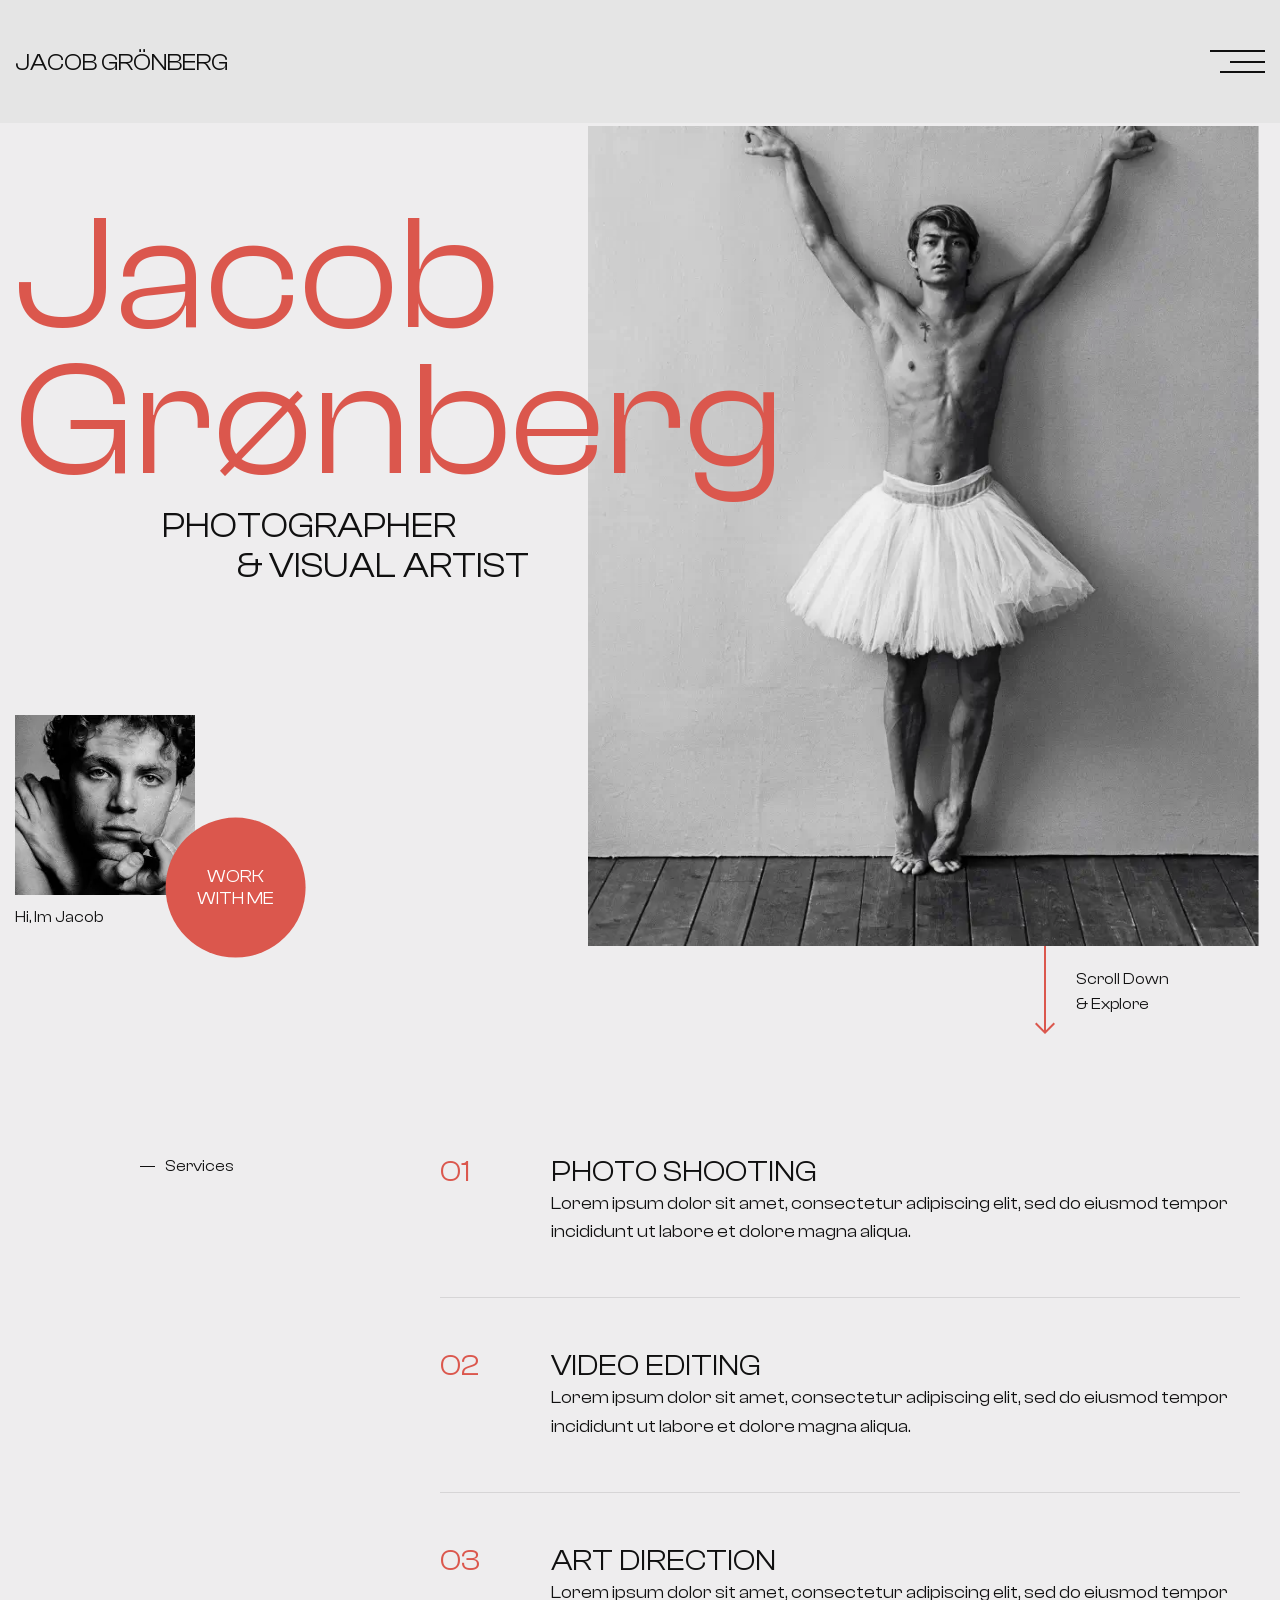
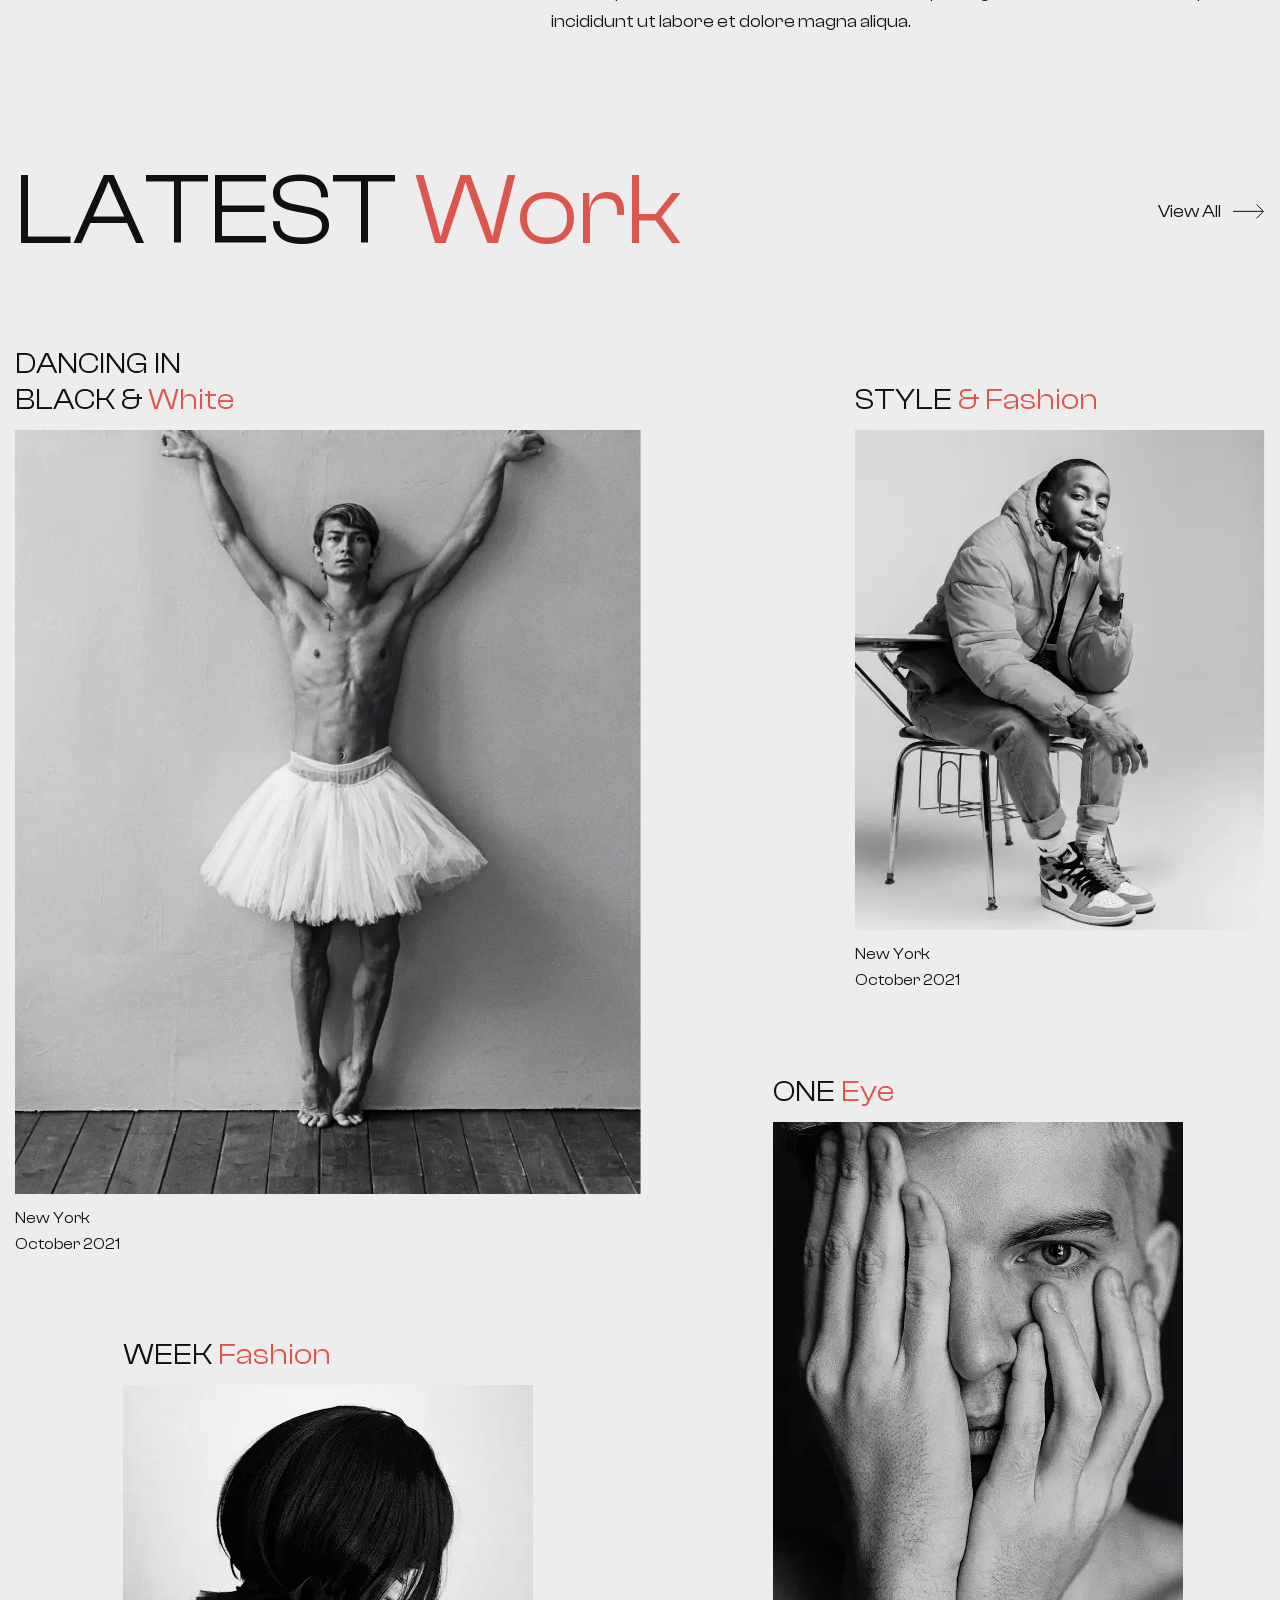
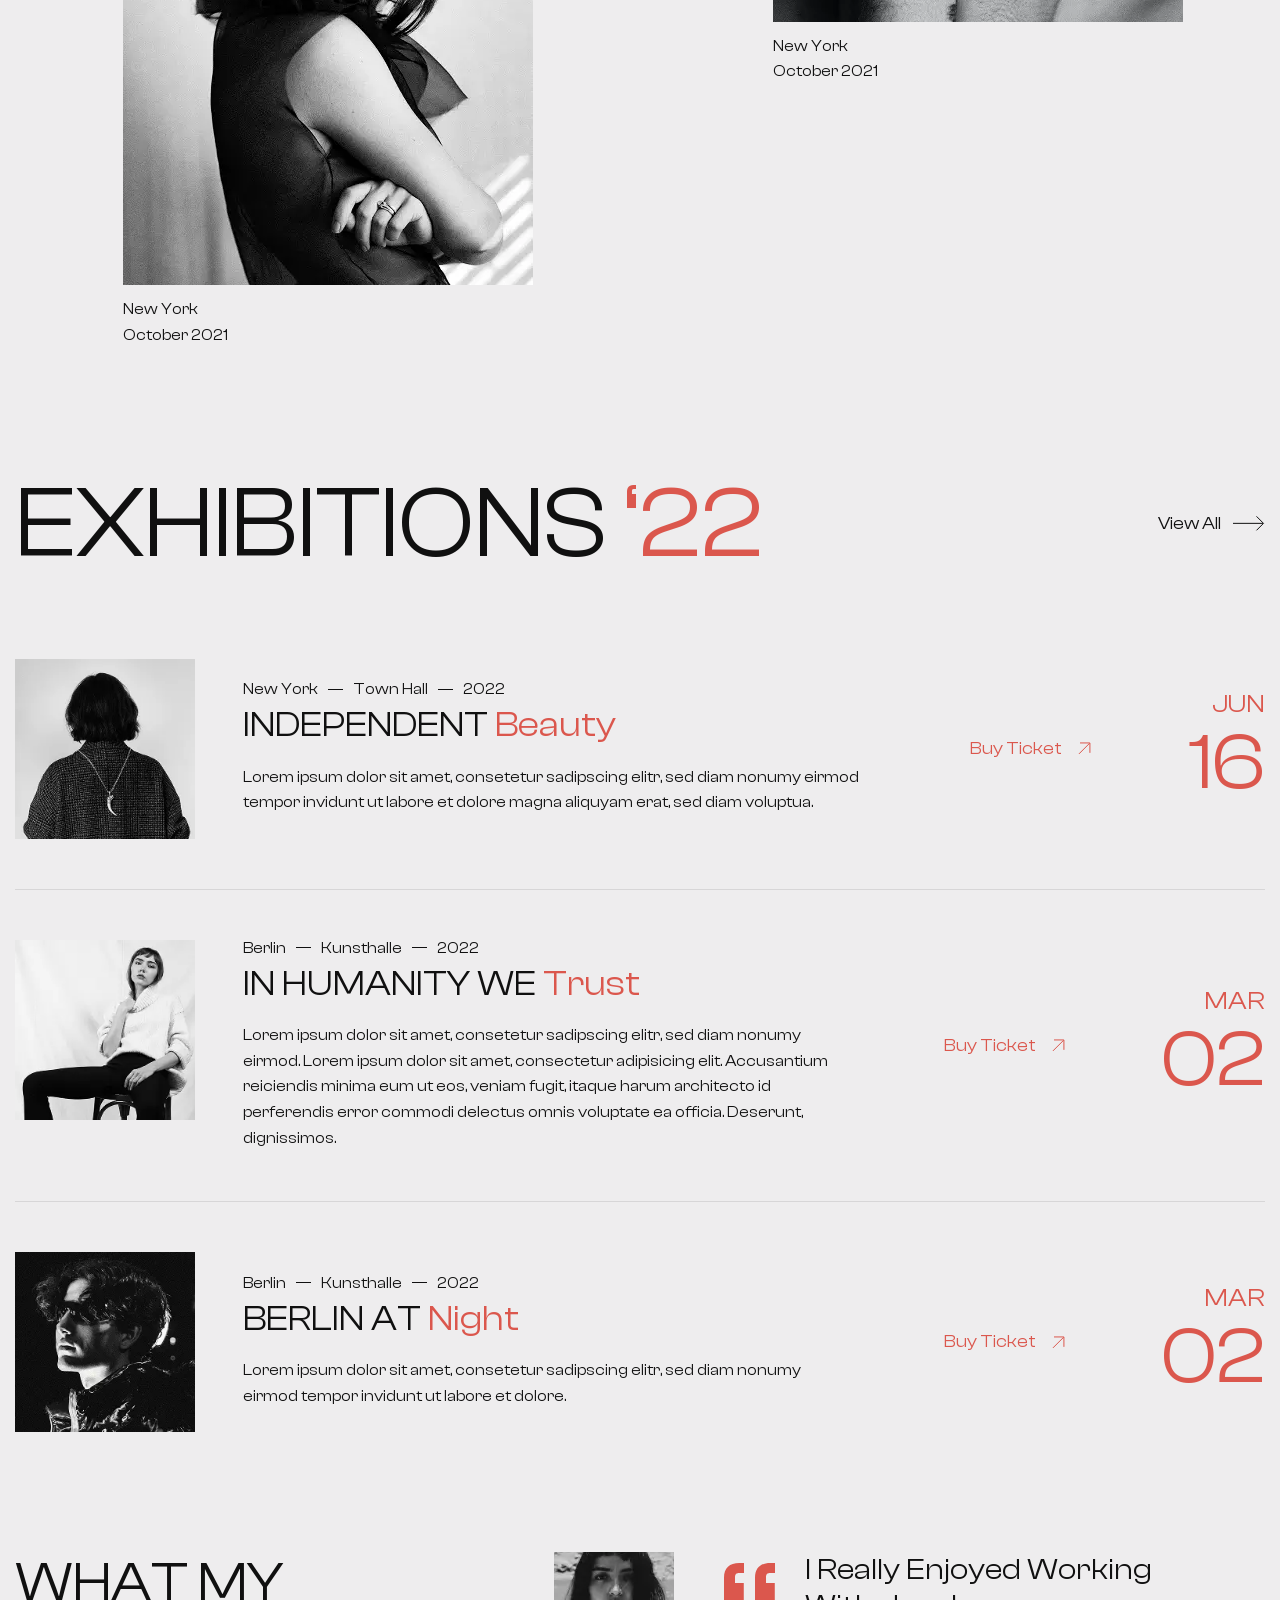
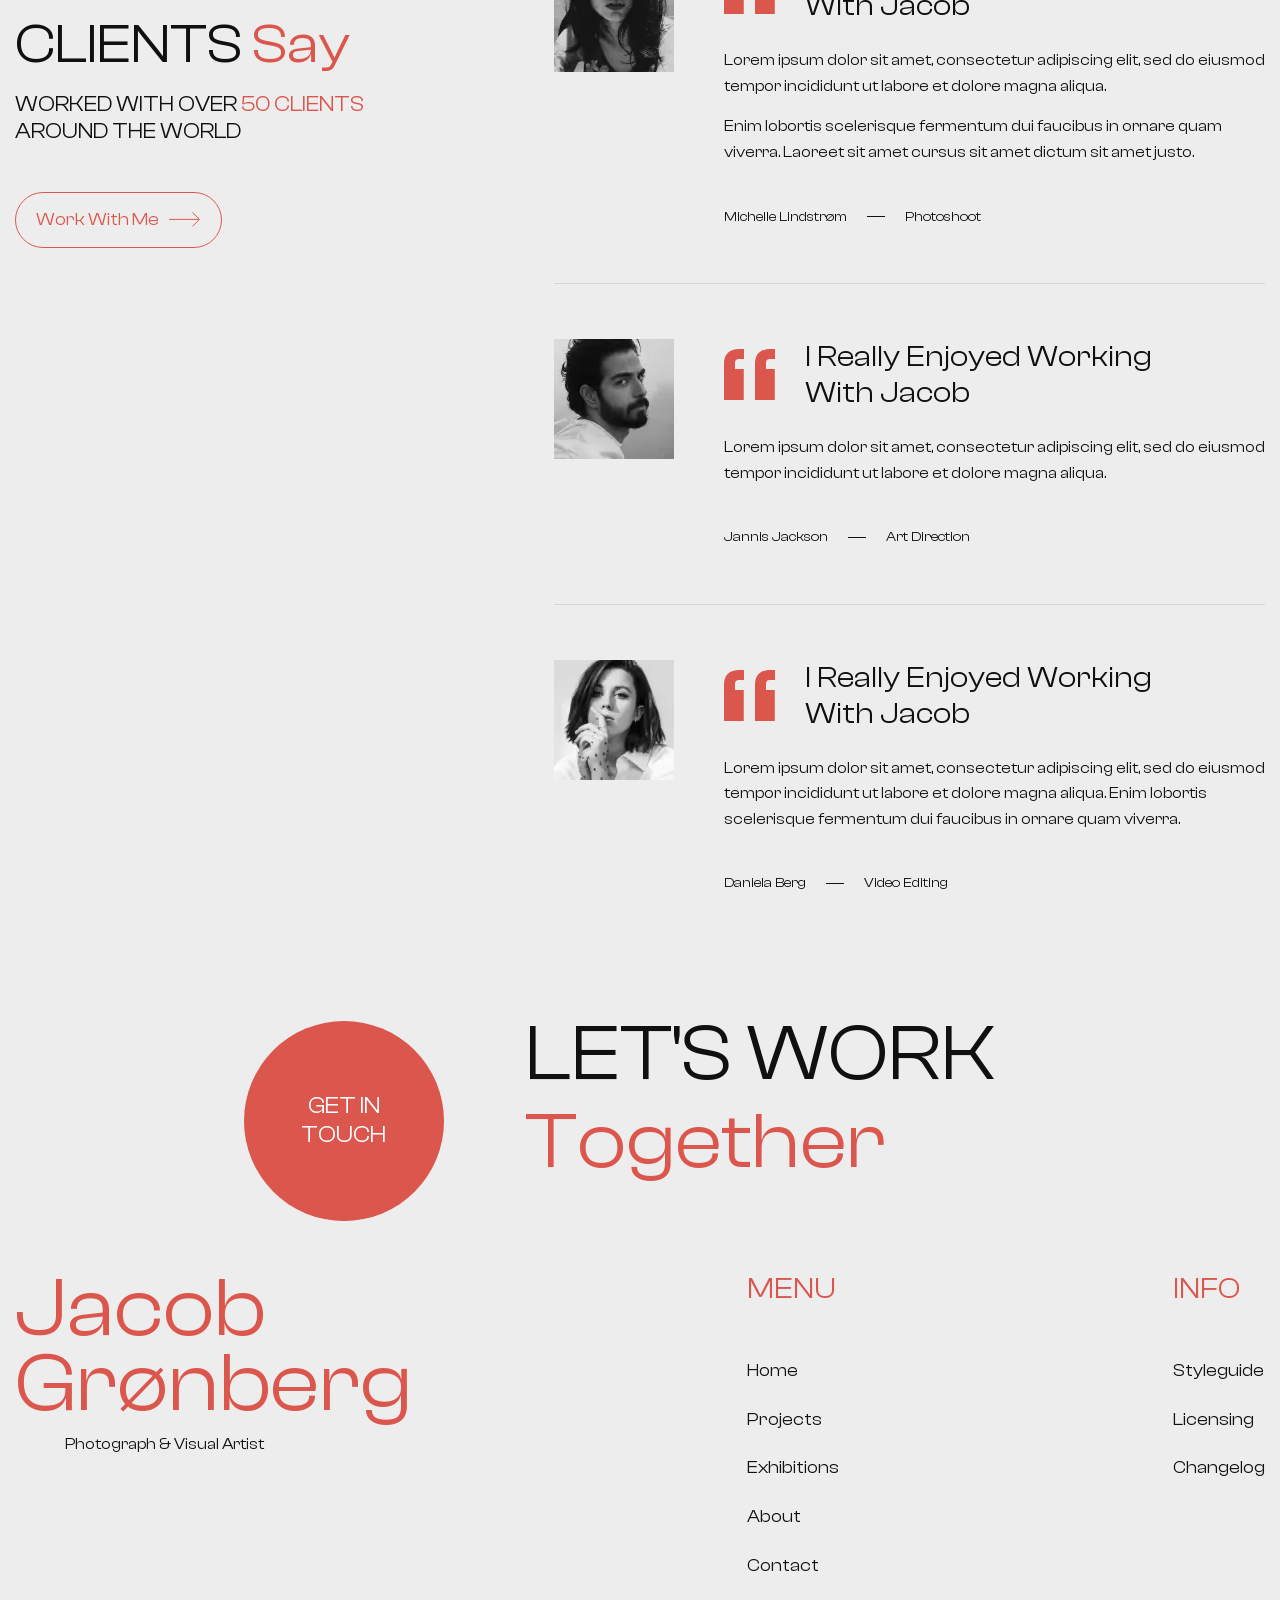
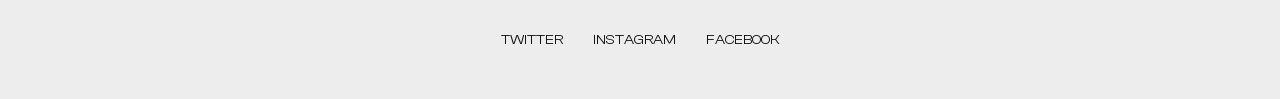
==== commit eeeca7aa: "..." ====
--- a/index.html
+++ b/index.html
@@ -70,7 +70,7 @@
                 <figure class="author__picture">
                   <img
                     class="author__image"
-                    src="/img/home/hero.webp"
+                    src="./img/home/hero.webp"
                     alt="author"
                   />
                   <figcaption class="author__caption">Hi, Im Jacob</figcaption>
@@ -85,7 +85,7 @@
               <div class="hero__body">
                 <img
                   class="hero__image"
-                  src="/img/home/image main.webp"
+                  src="./img/home/image main.webp"
                   alt="main image"
                 />
                 <a href="#services" class="hero__scroll scroll-hero">
@@ -139,7 +139,7 @@
           <div class="latest-work__container">
             <div class="latest-work__block-header block-header">
               <div class="block-header__title">Latest <span>Work</span></div>
-              <a href="" class="block-header__link arrow-link"
+              <a href="#" class="block-header__link arrow-link"
                 >View All
                 <svg
                   width="32"
@@ -159,7 +159,7 @@
                                   <figure class="item-work__media">
                   <img
                     class="item-work__image"
-                    src="/img/home/image main.webp"
+                    src="./img/home/image main.webp"
                     alt="author"
                   />
                   <figcaption class="item-work__caption">New York<br>October 2021</figcaption>
@@ -172,7 +172,7 @@
                                   <figure class="item-work__media">
                   <img
                     class="item-work__image"
-                    src="/img/latest-work/weekfashion.webp"
+                    src="./img/latest-work/weekfashion.webp"
                     alt="author"
                   />
                   <figcaption class="item-work__caption">New York<br>October 2021</figcaption>
@@ -188,7 +188,7 @@
                                   <figure class="item-work__media">
                   <img
                     class="item-work__image"
-                    src="/img/latest-work/image style&fashion.webp"
+                    src="./img/latest-work/image style&fashion.webp"
                     alt="author"
                   />
                   <figcaption class="item-work__caption">New York<br>October 2021</figcaption>
@@ -201,7 +201,7 @@
                                   <figure class="item-work__media">
                   <img
                     class="item-work__image"
-                    src="/img/latest-work/oneyeye.webp"
+                    src="./img/latest-work/oneyeye.webp"
                     alt="author"
                   />
                   <figcaption class="item-work__caption">New York<br>October 2021</figcaption>
@@ -216,7 +216,7 @@
           <div class="exhibitions__container">
             <div class="Exhibitions__block-header block-header">
               <div class="block-header__title">Exhibitions <span>‘22</span></div>
-              <a href="" class="block-header__link arrow-link"
+              <a href="#" class="block-header__link arrow-link"
                 >View All
                 <svg
                   width="32"
@@ -233,7 +233,7 @@
                 <a href="#" class="item-exhibition__picture">
                   <img
                     class="item-exhibition__image"
-                    src="/img/exhibitions/exhibition1.webp"
+                    src="./img/Exhibitions/exhibition1.webp"
                     alt="exhibition"
                   />
                 </a>
@@ -272,7 +272,7 @@
                 <a href="#" class="item-exhibition__picture">
                   <img
                     class="item-exhibition__image"
-                    src="/img/exhibitions/exhibition2.webp"
+                    src="./img/Exhibitions/exhibition2.webp"
                     alt="exhibition2"
                   />
                 </a>
@@ -311,7 +311,7 @@
                 <a href="#" class="item-exhibition__picture">
                   <img
                     class="item-exhibition__image"
-                    src="/img/exhibitions/exhibition3.webp"
+                    src="./img/Exhibitions/exhibition3.webp"
                     alt="exhibition3"
                   />
                 </a>
@@ -375,7 +375,7 @@
                 <figure href="#" class="item-reviews__picture">
                   <img
                     class="item-reviews__avatar"
-                    src="/img/reviews/review1.webp"
+                    src="./img/reviews/review1.webp"
                     alt="review1"
                   />
                 </figure>
@@ -399,7 +399,7 @@
                 <figure href="#" class="item-reviews__picture">
                   <img
                     class="item-reviews__avatar"
-                    src="/img/reviews/review2.webp"
+                    src="./img/reviews/review2.webp"
                     alt="review2"
                   />
                 </figure>
@@ -420,7 +420,7 @@
                 <figure href="#" class="item-reviews__picture">
                   <img
                     class="item-reviews__avatar"
-                    src="/img/reviews/review3.webp"
+                    src="./img/reviews/review3.webp"
                     alt="review3"
                   />
                 </figure>
@@ -478,13 +478,13 @@
           </div>
             <ul class="footer__social social">
               <li class="social__item">
-                <a href="" class="social__link" target="_blank">Twitter</a>
-              </li>
-              <li class="social__item">
-                <a href="" class="social__link" target="_blank">Instagram</a>
-              </li>
-              <li class="social__item">
-                <a href="" class="social__link" target="_blank">Facebook</a>
+                <a href="#" class="social__link" target="_blank">Twitter</a>
+              </li>
+              <li class="social__item">
+                <a href="#" class="social__link" target="_blank">Instagram</a>
+              </li>
+              <li class="social__item">
+                <a href="#" class="social__link" target="_blank">Facebook</a>
               </li>
             </ul>
           
